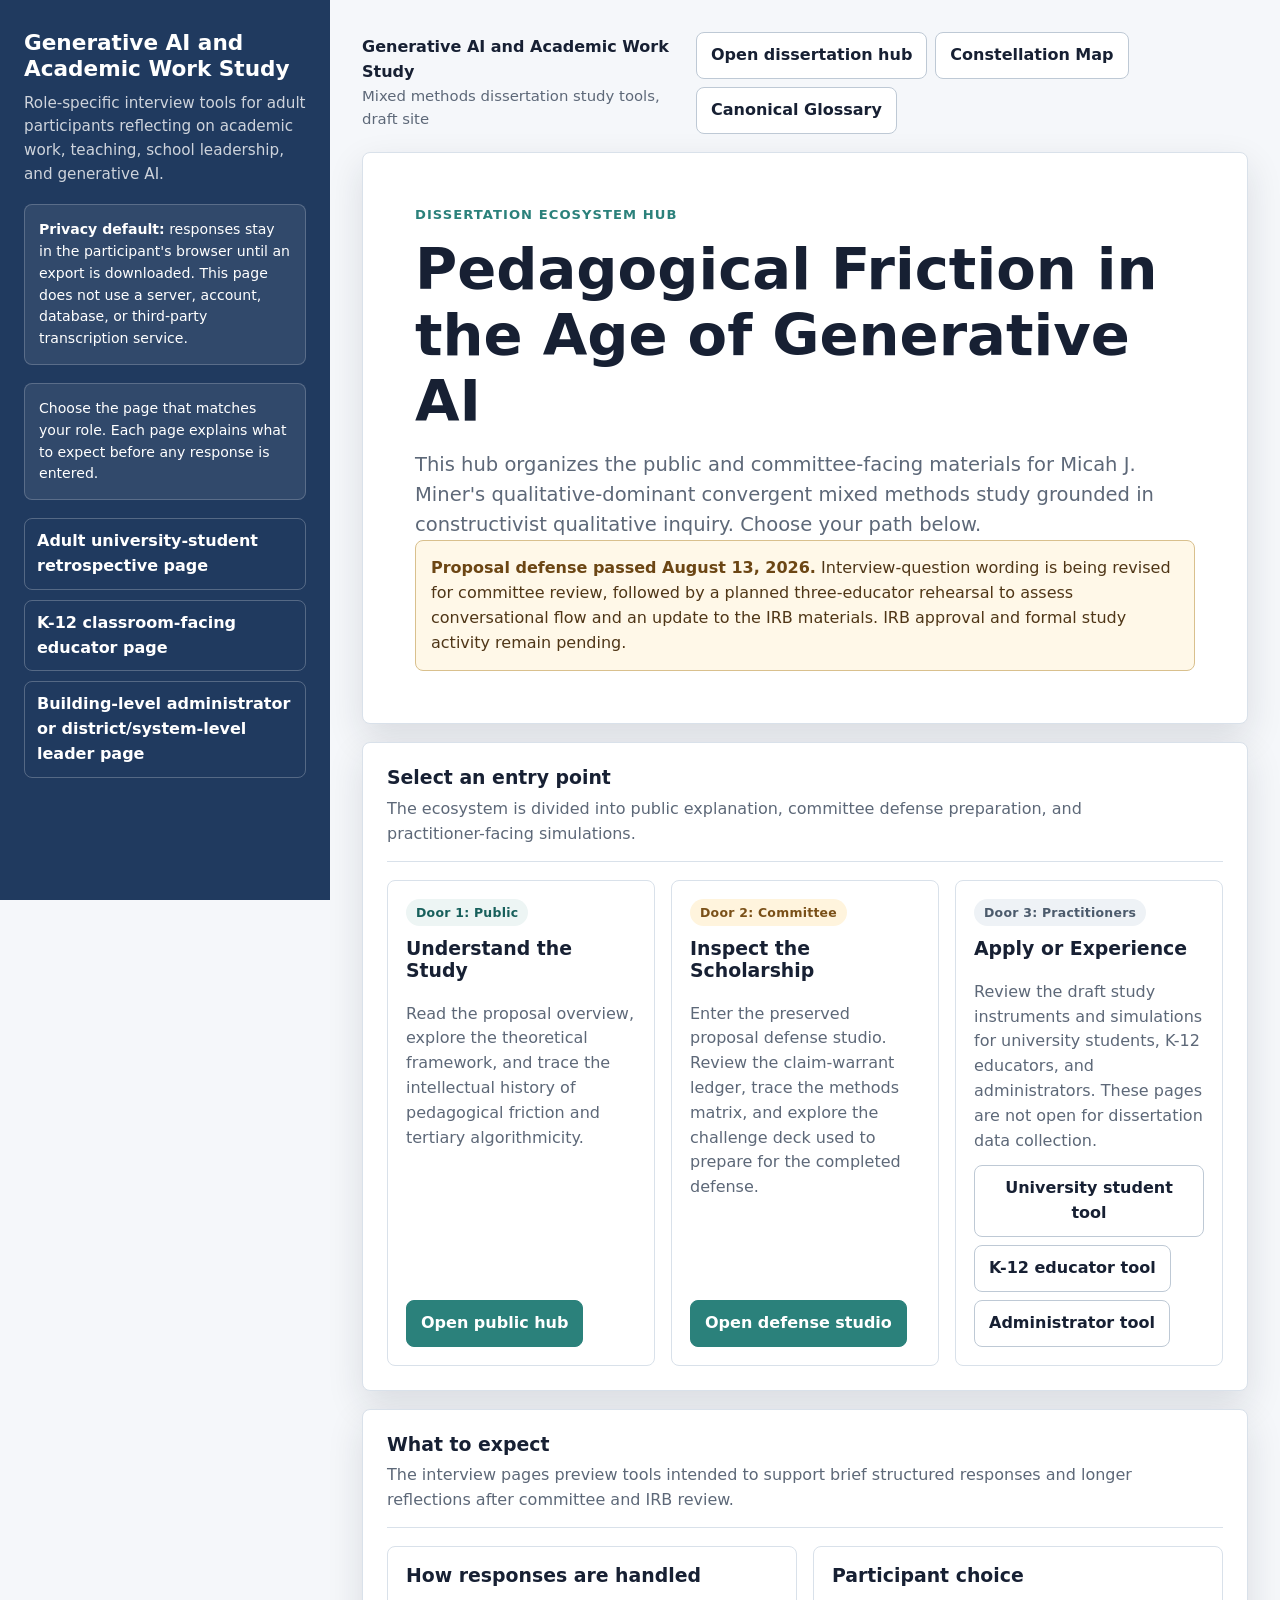
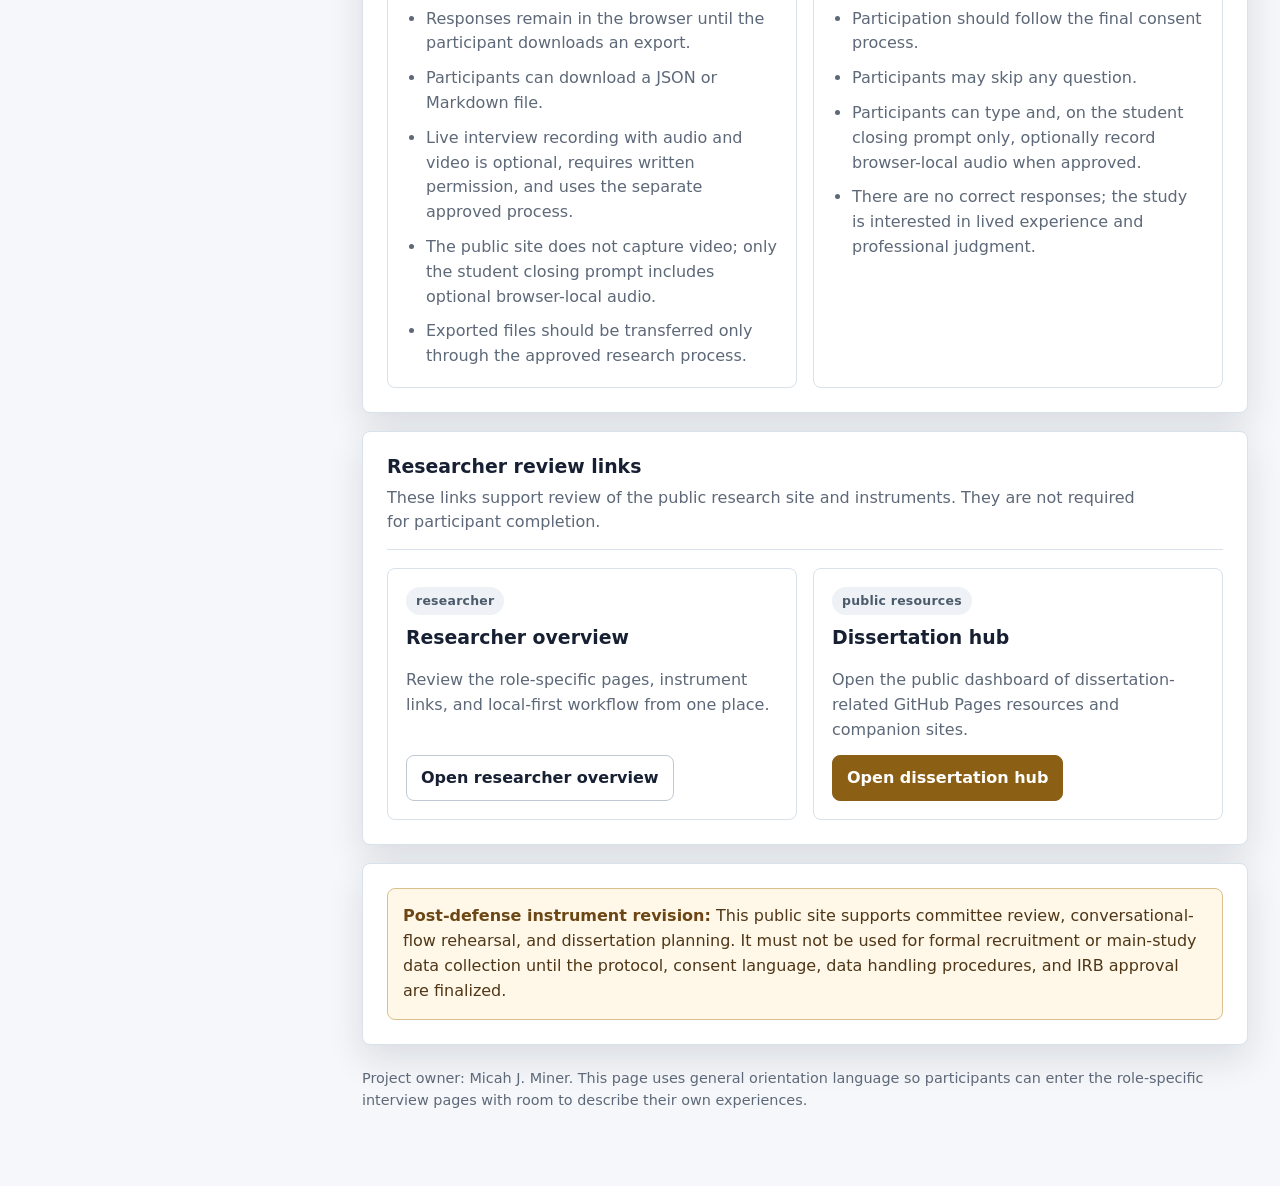
==== index.html @ 21169686 "feat(design): adopt the shared ecosystem design tokens Links the shared token layer and points this " ====
<!doctype html>
<html lang="en" data-mjm-ground="light">
<head>
  <meta charset="utf-8">
  <meta name="viewport" content="width=device-width, initial-scale=1">
  <title>Generative AI and Academic Work Study</title>
  <meta name="description" content="Neutral landing page for role-specific interview tools about generative AI and academic work.">
  <link rel="stylesheet" href="https://minerclass.github.io/tokens.css">
  <style>
    :root {
      /* Ground, ink, and rules come from the shared ecosystem tokens at
         https://minerclass.github.io/tokens.css. Each fallback is this page's
         pre-adoption value, so a failed load changes nothing. Accents stay local. */
      --ink: var(--mjm-ink, #172033);
      --muted: var(--mjm-muted, #5d6878);
      --line: var(--mjm-line, #d9e1ea);
      --paper: var(--mjm-surface, #ffffff);
      --wash: var(--mjm-bg, #f5f7fa);
      --mjm-accent: var(--mjm-teal, #2b817b);
      --navy: #203a5f;
      --teal: #2b817b;
      --gold: #b78028;
      --red: #a53e35;
      --shadow: 0 14px 36px rgba(23, 32, 51, .12);
      font-family: "Segoe UI", system-ui, -apple-system, BlinkMacSystemFont, sans-serif;
    }

    * {
      box-sizing: border-box;
    }

    a:focus-visible, button:focus-visible, [tabindex]:focus-visible { outline: 3px solid rgba(43,129,123,.6); outline-offset: 2px; }
    .skip-link { position: absolute; left: 8px; top: -52px; z-index: 60; background: var(--navy); color: #fff; padding: 10px 14px; border-radius: 8px; text-decoration: none; font-weight: 700; transition: top .15s ease; }
    .skip-link:focus { top: 8px; }
    main[tabindex="-1"] { outline: none; }

    body {
      margin: 0;
      color: var(--ink);
      background: var(--wash);
      line-height: 1.55;
    }

    a {
      color: var(--teal);
    }

    a:focus-visible {
      outline: 3px solid rgba(43, 129, 123, .35);
      outline-offset: 3px;
    }

    .shell {
      min-height: 100vh;
      display: grid;
      grid-template-columns: 330px minmax(0, 1fr);
    }

    aside {
      position: sticky;
      top: 0;
      height: 100vh;
      overflow: auto;
      padding: 30px 24px;
      color: #fff;
      background: var(--navy);
    }

    aside h1 {
      margin: 0 0 10px;
      font-size: 1.35rem;
      line-height: 1.2;
    }

    aside p {
      color: rgba(255, 255, 255, .78);
      font-size: .95rem;
      margin: 0 0 18px;
    }

    main {
      padding: 32px;
    }

    .topbar,
    .hero,
    .panel,
    .footer-note {
      max-width: 1120px;
      margin-left: auto;
      margin-right: auto;
    }

    .topbar {
      display: flex;
      align-items: center;
      justify-content: space-between;
      gap: 16px;
      margin-bottom: 18px;
    }

    .meta {
      color: var(--muted);
      font-size: .93rem;
    }

    .hero,
    .panel {
      background: var(--paper);
      border: 1px solid var(--line);
      border-radius: 8px;
      box-shadow: var(--shadow);
    }

    .hero {
      padding: clamp(28px, 5vw, 52px);
      margin-bottom: 18px;
    }

    .eyebrow {
      margin: 0 0 12px;
      color: var(--teal);
      font-size: .82rem;
      font-weight: 800;
      letter-spacing: .08em;
      text-transform: uppercase;
    }

    h2,
    h3 {
      color: var(--ink);
      line-height: 1.15;
    }

    h2 {
      margin: 0 0 14px;
      font-size: clamp(2rem, 5vw, 3.6rem);
      max-width: 820px;
    }

    h3 {
      margin: 0 0 8px;
      font-size: 1.18rem;
    }

    .lede {
      margin: 0;
      max-width: 820px;
      color: var(--muted);
      font-size: clamp(1.05rem, 2vw, 1.22rem);
    }

    .panel {
      margin-bottom: 18px;
      padding: 24px;
    }

    .panel-title {
      display: flex;
      align-items: flex-start;
      justify-content: space-between;
      gap: 16px;
      margin-bottom: 18px;
      border-bottom: 1px solid var(--line);
      padding-bottom: 14px;
    }

    .panel-title p {
      margin: 6px 0 0;
      color: var(--muted);
      max-width: 760px;
    }

    .grid {
      display: grid;
      grid-template-columns: repeat(3, minmax(0, 1fr));
      gap: 16px;
    }

    .grid.two {
      grid-template-columns: repeat(2, minmax(0, 1fr));
    }

    .card {
      display: flex;
      flex-direction: column;
      gap: 12px;
      min-height: 100%;
      border: 1px solid var(--line);
      border-radius: 8px;
      padding: 18px;
      background: #fff;
    }

    .card p {
      margin: 0;
      color: var(--muted);
    }

    .tag {
      display: inline-flex;
      align-items: center;
      width: fit-content;
      border-radius: 999px;
      padding: 4px 10px;
      color: #175f5b;
      background: #edf5f4;
      font-size: .78rem;
      font-weight: 800;
      letter-spacing: .02em;
    }

    .tag.gold {
      color: #7a5018;
      background: #fff4dd;
    }

    .tag.gray {
      color: #4c5b6c;
      background: #eef2f6;
    }

    .btn {
      display: inline-flex;
      align-items: center;
      justify-content: center;
      min-height: 42px;
      width: fit-content;
      border: 1px solid #bec9d5;
      border-radius: 8px;
      padding: 10px 14px;
      background: #fff;
      color: var(--ink);
      cursor: pointer;
      font-weight: 800;
      text-decoration: none;
    }

    .btn.primary {
      color: #fff;
      border-color: var(--teal);
      background: var(--teal);
    }

    .btn.gold {
      color: #fff;
      border-color: #8c6014;
      background: #8c6014;
    }

    .btn-row {
      display: flex;
      flex-wrap: wrap;
      gap: 10px;
      margin-top: auto;
    }

    .notice {
      border: 1px solid #d9c08d;
      border-radius: 8px;
      padding: 15px;
      color: #4f3617;
      background: #fff8e8;
    }

    .notice strong {
      color: #6c4614;
    }

    .sidebar-box {
      border: 1px solid rgba(255, 255, 255, .2);
      border-radius: 8px;
      padding: 14px;
      margin: 18px 0;
      background: rgba(255, 255, 255, .08);
      font-size: .88rem;
    }

    .side-links {
      display: grid;
      gap: 10px;
      margin-top: 18px;
    }

    .side-links a {
      color: #fff;
      border: 1px solid rgba(255, 255, 255, .24);
      border-radius: 8px;
      padding: 10px 12px;
      text-decoration: none;
      font-weight: 700;
    }

    .side-links a:hover {
      background: rgba(255, 255, 255, .1);
    }

    .list {
      display: grid;
      gap: 10px;
      margin: 0;
      padding-left: 20px;
      color: var(--muted);
    }

    .footer-note {
      color: var(--muted);
      font-size: .9rem;
      padding: 4px 0 28px;
    }

    @media (max-width: 920px) {
      .shell {
        display: block;
      }

      aside {
        position: static;
        height: auto;
      }

      main {
        padding: 18px;
      }

      .grid,
      .grid.two {
        grid-template-columns: 1fr;
      }

      .topbar,
      .panel-title {
        align-items: flex-start;
        flex-direction: column;
      }
    }
  </style>
</head>
<body>
  <a class="skip-link" href="#main">Skip to main content</a>
  <div class="shell">
    <aside>
      <h1>Generative AI and Academic Work Study</h1>
      <p>Role-specific interview tools for adult participants reflecting on academic work, teaching, school leadership, and generative AI.</p>

      <div class="sidebar-box">
        <strong>Privacy default:</strong> responses stay in the participant's browser until an export is downloaded. This page does not use a server, account, database, or third-party transcription service.
      </div>

      <div class="sidebar-box">
        Choose the page that matches your role. Each page explains what to expect before any response is entered.
      </div>

      <nav class="side-links" aria-label="Role-specific pages">
        <a href="university/">Adult university-student retrospective page</a>
        <a href="teacher.html">K-12 classroom-facing educator page</a>
        <a href="principal.html">Building-level administrator or district/system-level leader page</a>
      </nav>
    </aside>

    <main id="main" tabindex="-1">
      <div class="topbar">
        <div>
          <strong>Generative AI and Academic Work Study</strong>
          <div class="meta">Mixed methods dissertation study tools, draft site</div>
        </div>
        <div style="display: flex; gap: .5rem; flex-wrap: wrap;">
          <a class="btn" href="dissertation-sites/">Open dissertation hub</a>
          <a class="btn" href="dissertation-sites/constellation.html">Constellation Map</a>
          <a class="btn" href="dissertation-sites/glossary.html">Canonical Glossary</a>
        </div>
      </div>

      <section class="hero" aria-labelledby="study-title">
        <p class="eyebrow">Dissertation Ecosystem Hub</p>
        <h2 id="study-title">Pedagogical Friction in the Age of Generative AI</h2>
        <p class="lede">
          This hub organizes the public and committee-facing materials for Micah J. Miner's qualitative-dominant convergent mixed methods study grounded in constructivist qualitative inquiry. Choose your path below.
        </p>
        <div class="notice" role="status" aria-label="Current dissertation milestone">
          <strong>Proposal defense passed August 13, 2026.</strong> Interview-question wording is being revised for committee review, followed by a planned three-educator rehearsal to assess conversational flow and an update to the IRB materials. IRB approval and formal study activity remain pending.
        </div>
      </section>

      <section class="panel" aria-labelledby="three-doors">
        <div class="panel-title">
          <div>
            <h3 id="three-doors">Select an entry point</h3>
            <p>The ecosystem is divided into public explanation, committee defense preparation, and practitioner-facing simulations.</p>
          </div>
        </div>

        <div class="grid">
          <article class="card">
            <span class="tag">Door 1: Public</span>
            <h3>Understand the Study</h3>
            <p>Read the proposal overview, explore the theoretical framework, and trace the intellectual history of pedagogical friction and tertiary algorithmicity.</p>
            <div class="btn-row">
              <a class="btn primary" href="dissertation-sites/">Open public hub</a>
            </div>
          </article>

          <article class="card">
            <span class="tag gold">Door 2: Committee</span>
            <h3>Inspect the Scholarship</h3>
            <p>Enter the preserved proposal defense studio. Review the claim-warrant ledger, trace the methods matrix, and explore the challenge deck used to prepare for the completed defense.</p>
            <div class="btn-row">
              <a class="btn primary" href="https://minerclass.github.io/diss-proposal-defense/">Open defense studio</a>
            </div>
          </article>

          <article class="card">
            <span class="tag gray">Door 3: Practitioners</span>
            <h3>Apply or Experience</h3>
            <p>Review the draft study instruments and simulations for university students, K-12 educators, and administrators. These pages are not open for dissertation data collection.</p>
            <div class="btn-row" style="flex-direction: column; align-items: stretch; gap: 8px;">
              <a class="btn" href="university/" style="text-align: center;">University student tool</a>
              <a class="btn" href="teacher.html" style="text-align: center;">K-12 educator tool</a>
              <a class="btn" href="principal.html" style="text-align: center;">Administrator tool</a>
            </div>
          </article>
        </div>
      </section>

      <section class="panel" aria-labelledby="what-to-expect">
        <div class="panel-title">
          <div>
            <h3 id="what-to-expect">What to expect</h3>
            <p>The interview pages preview tools intended to support brief structured responses and longer reflections after committee and IRB review.</p>
          </div>
        </div>

        <div class="grid two">
          <div class="card">
            <h3>How responses are handled</h3>
            <ul class="list">
              <li>Responses remain in the browser until the participant downloads an export.</li>
              <li>Participants can download a JSON or Markdown file.</li>
              <li>Live interview recording with audio and video is optional, requires written permission, and uses the separate approved process.</li>
              <li>The public site does not capture video; only the student closing prompt includes optional browser-local audio.</li>
              <li>Exported files should be transferred only through the approved research process.</li>
            </ul>
          </div>

          <div class="card">
            <h3>Participant choice</h3>
            <ul class="list">
              <li>Participation should follow the final consent process.</li>
              <li>Participants may skip any question.</li>
              <li>Participants can type and, on the student closing prompt only, optionally record browser-local audio when approved.</li>
              <li>There are no correct responses; the study is interested in lived experience and professional judgment.</li>
            </ul>
          </div>
        </div>
      </section>

      <section class="panel" aria-labelledby="researcher-links">
        <div class="panel-title">
          <div>
            <h3 id="researcher-links">Researcher review links</h3>
            <p>These links support review of the public research site and instruments. They are not required for participant completion.</p>
          </div>
        </div>

        <div class="grid two">
          <article class="card">
            <span class="tag gray">researcher</span>
            <h3>Researcher overview</h3>
            <p>Review the role-specific pages, instrument links, and local-first workflow from one place.</p>
            <div class="btn-row">
              <a class="btn" href="researcher/">Open researcher overview</a>
            </div>
          </article>

          <article class="card">
            <span class="tag gray">public resources</span>
            <h3>Dissertation hub</h3>
            <p>Open the public dashboard of dissertation-related GitHub Pages resources and companion sites.</p>
            <div class="btn-row">
              <a class="btn gold" href="dissertation-sites/">Open dissertation hub</a>
            </div>
          </article>
        </div>
      </section>

      <section class="panel" aria-labelledby="draft-status">
        <div class="notice">
          <strong id="draft-status">Post-defense instrument revision:</strong> This public site supports committee review, conversational-flow rehearsal, and dissertation planning. It must not be used for formal recruitment or main-study data collection until the protocol, consent language, data handling procedures, and IRB approval are finalized.
        </div>
      </section>

      <p class="footer-note">
        Project owner: Micah J. Miner. This page uses general orientation language so participants can enter the role-specific interview pages with room to describe their own experiences.
      </p>
    </main>
  </div>
</body>
</html>
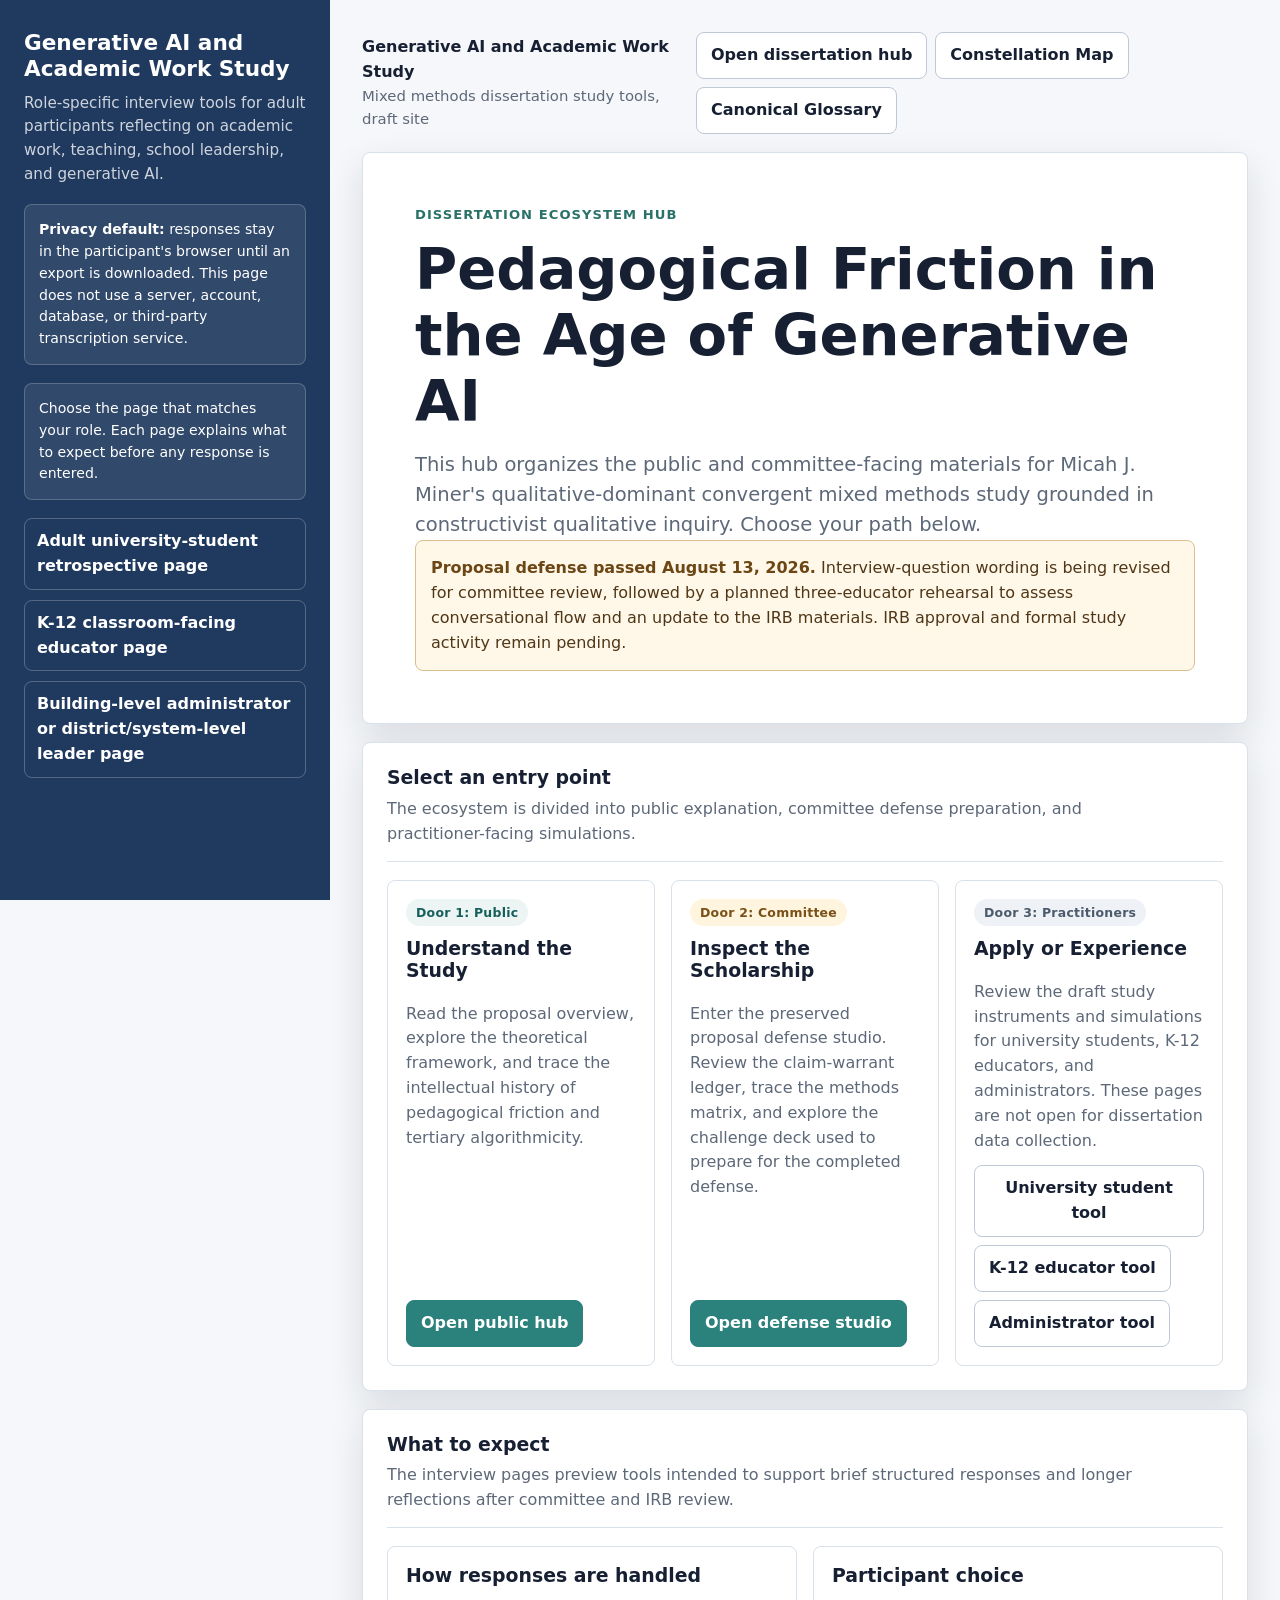
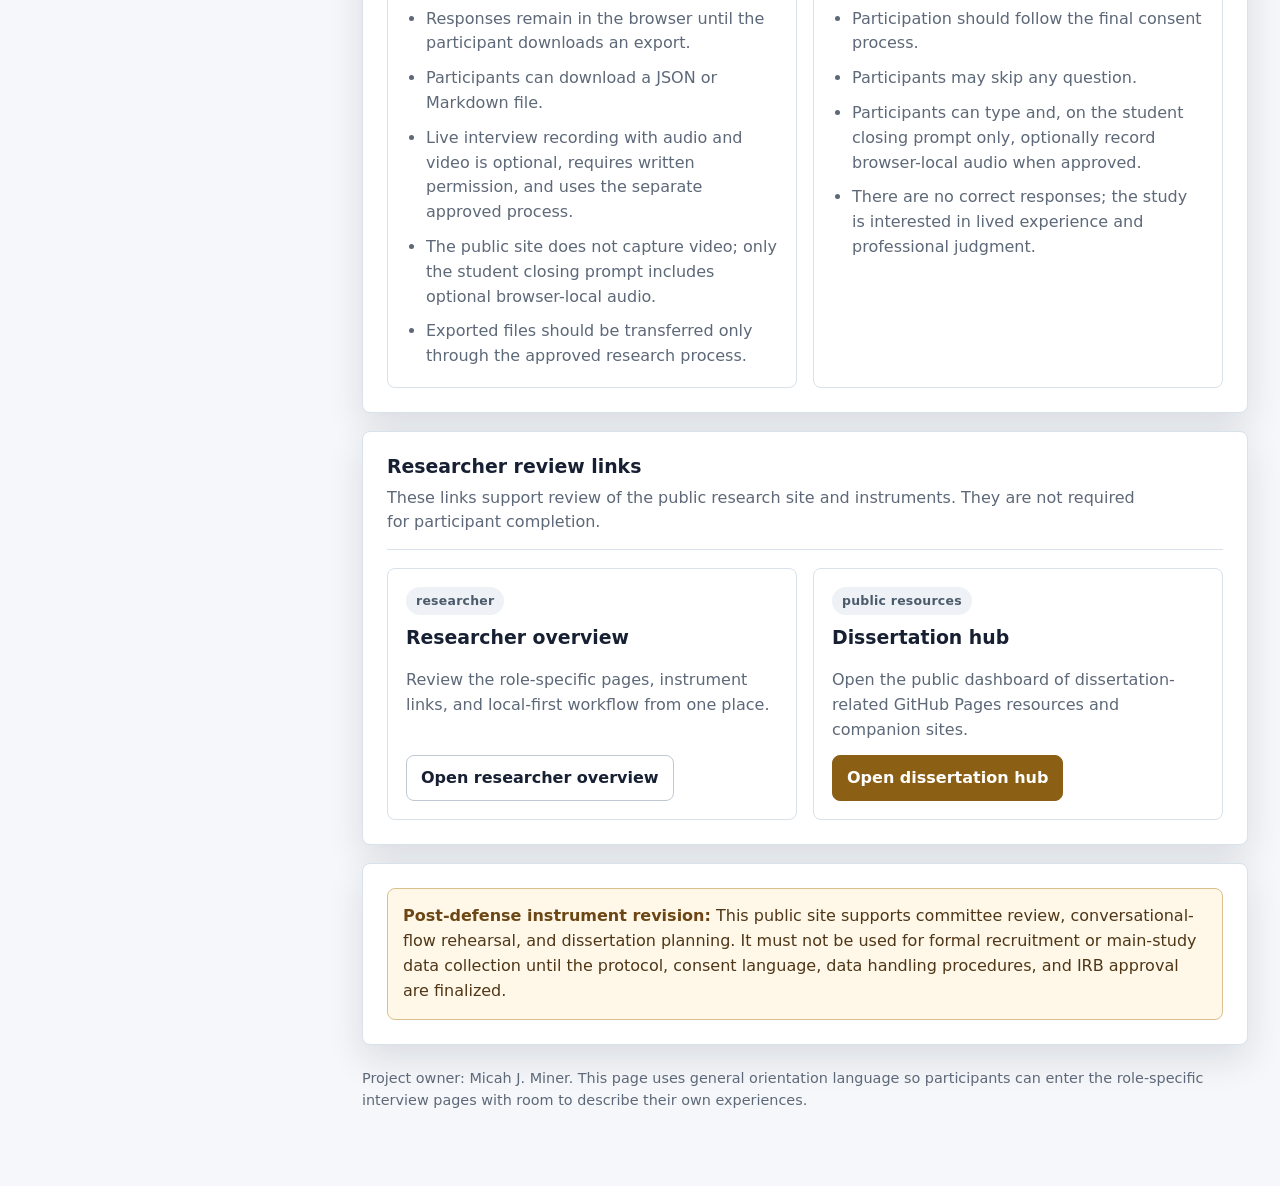
==== commit 2f6d16b9: "fix(a11y): restore AA contrast after the token adoption CI caught a contrast regression that local r" ====
--- a/index.html
+++ b/index.html
@@ -17,6 +17,12 @@
       --paper: var(--mjm-surface, #ffffff);
       --wash: var(--mjm-bg, #f5f7fa);
       --mjm-accent: var(--mjm-teal, #2b817b);
+      /* Text-safe teal. The vivid --teal above stays on the primary button, where
+         it is a background behind white text. As link and label TEXT it measured
+         4.46 against the warmed card surface, just under the 4.5 AA threshold, so
+         text uses the paper-ground ink from the token layer instead: 5.45 on the
+         card surface and 4.96 on the page ground. */
+      --teal-text: var(--mjm-teal-ink, #2a7268);
       --navy: #203a5f;
       --teal: #2b817b;
       --gold: #b78028;
@@ -42,7 +48,7 @@
     }
 
     a {
-      color: var(--teal);
+      color: var(--teal-text);
     }
 
     a:focus-visible {
@@ -119,7 +125,7 @@
 
     .eyebrow {
       margin: 0 0 12px;
-      color: var(--teal);
+      color: var(--teal-text);
       font-size: .82rem;
       font-weight: 800;
       letter-spacing: .08em;
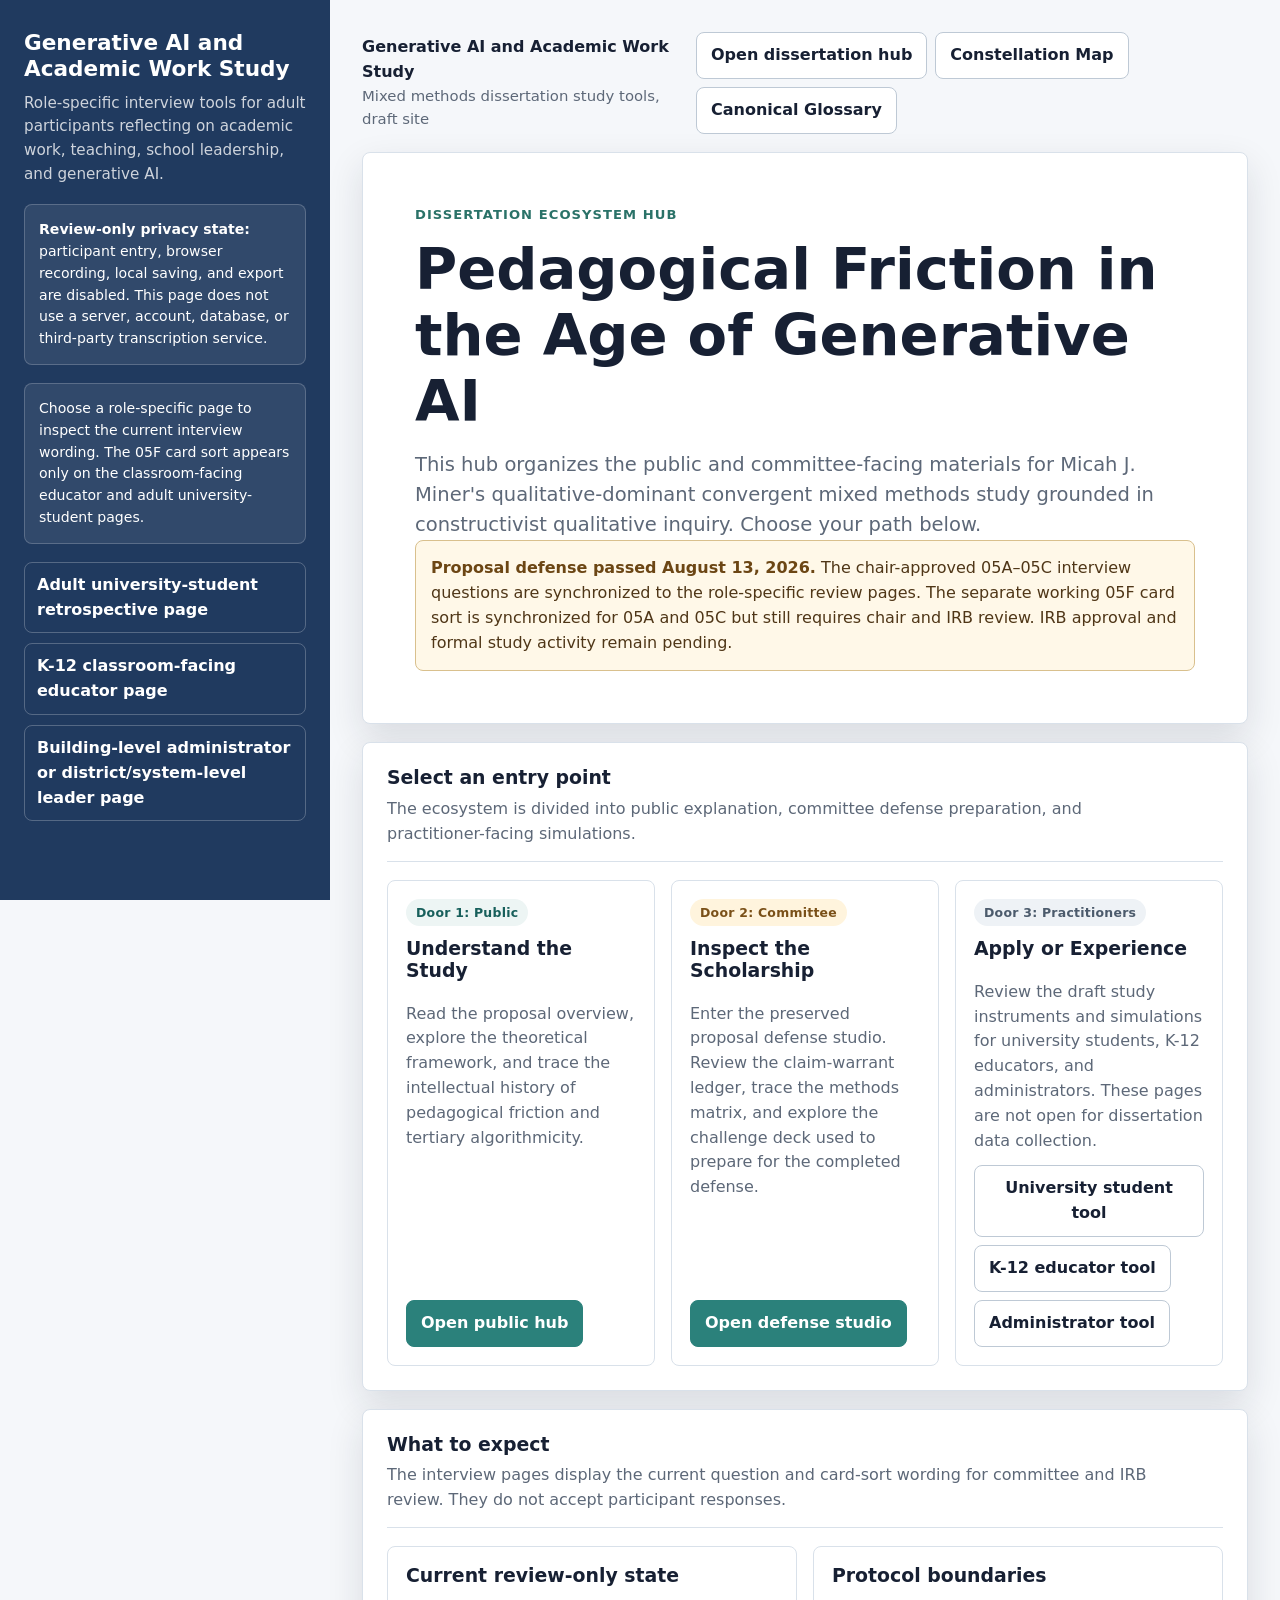
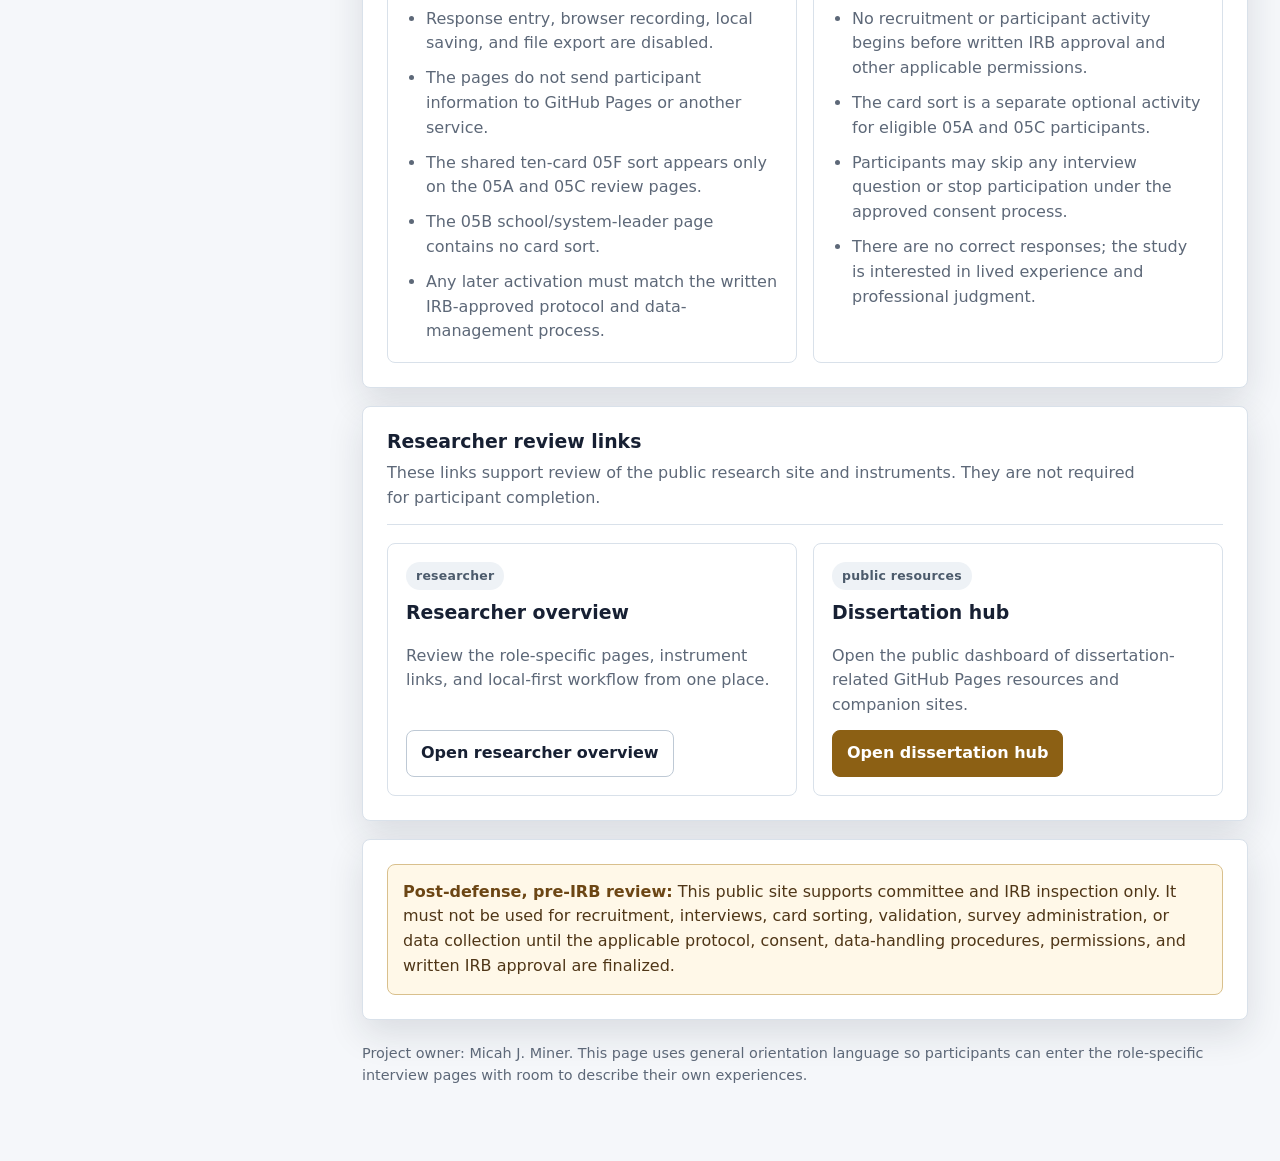
==== commit e30ddbd9: "Complete public 05F card-sort alignment" ====
--- a/index.html
+++ b/index.html
@@ -350,11 +350,11 @@
       <p>Role-specific interview tools for adult participants reflecting on academic work, teaching, school leadership, and generative AI.</p>
 
       <div class="sidebar-box">
-        <strong>Privacy default:</strong> responses stay in the participant's browser until an export is downloaded. This page does not use a server, account, database, or third-party transcription service.
+        <strong>Review-only privacy state:</strong> participant entry, browser recording, local saving, and export are disabled. This page does not use a server, account, database, or third-party transcription service.
       </div>
 
       <div class="sidebar-box">
-        Choose the page that matches your role. Each page explains what to expect before any response is entered.
+        Choose a role-specific page to inspect the current interview wording. The 05F card sort appears only on the classroom-facing educator and adult university-student pages.
       </div>
 
       <nav class="side-links" aria-label="Role-specific pages">
@@ -384,7 +384,7 @@
           This hub organizes the public and committee-facing materials for Micah J. Miner's qualitative-dominant convergent mixed methods study grounded in constructivist qualitative inquiry. Choose your path below.
         </p>
         <div class="notice" role="status" aria-label="Current dissertation milestone">
-          <strong>Proposal defense passed August 13, 2026.</strong> Interview-question wording is being revised for committee review, followed by a planned three-educator rehearsal to assess conversational flow and an update to the IRB materials. IRB approval and formal study activity remain pending.
+          <strong>Proposal defense passed August 13, 2026.</strong> The chair-approved 05A–05C interview questions are synchronized to the role-specific review pages. The separate working 05F card sort is synchronized for 05A and 05C but still requires chair and IRB review. IRB approval and formal study activity remain pending.
         </div>
       </section>
 
@@ -432,28 +432,28 @@
         <div class="panel-title">
           <div>
             <h3 id="what-to-expect">What to expect</h3>
-            <p>The interview pages preview tools intended to support brief structured responses and longer reflections after committee and IRB review.</p>
+            <p>The interview pages display the current question and card-sort wording for committee and IRB review. They do not accept participant responses.</p>
           </div>
         </div>
 
         <div class="grid two">
           <div class="card">
-            <h3>How responses are handled</h3>
+            <h3>Current review-only state</h3>
             <ul class="list">
-              <li>Responses remain in the browser until the participant downloads an export.</li>
-              <li>Participants can download a JSON or Markdown file.</li>
-              <li>Live interview recording with audio and video is optional, requires written permission, and uses the separate approved process.</li>
-              <li>The public site does not capture video; only the student closing prompt includes optional browser-local audio.</li>
-              <li>Exported files should be transferred only through the approved research process.</li>
+              <li>Response entry, browser recording, local saving, and file export are disabled.</li>
+              <li>The pages do not send participant information to GitHub Pages or another service.</li>
+              <li>The shared ten-card 05F sort appears only on the 05A and 05C review pages.</li>
+              <li>The 05B school/system-leader page contains no card sort.</li>
+              <li>Any later activation must match the written IRB-approved protocol and data-management process.</li>
             </ul>
           </div>
 
           <div class="card">
-            <h3>Participant choice</h3>
+            <h3>Protocol boundaries</h3>
             <ul class="list">
-              <li>Participation should follow the final consent process.</li>
-              <li>Participants may skip any question.</li>
-              <li>Participants can type and, on the student closing prompt only, optionally record browser-local audio when approved.</li>
+              <li>No recruitment or participant activity begins before written IRB approval and other applicable permissions.</li>
+              <li>The card sort is a separate optional activity for eligible 05A and 05C participants.</li>
+              <li>Participants may skip any interview question or stop participation under the approved consent process.</li>
               <li>There are no correct responses; the study is interested in lived experience and professional judgment.</li>
             </ul>
           </div>
@@ -491,7 +491,7 @@
 
       <section class="panel" aria-labelledby="draft-status">
         <div class="notice">
-          <strong id="draft-status">Post-defense instrument revision:</strong> This public site supports committee review, conversational-flow rehearsal, and dissertation planning. It must not be used for formal recruitment or main-study data collection until the protocol, consent language, data handling procedures, and IRB approval are finalized.
+          <strong id="draft-status">Post-defense, pre-IRB review:</strong> This public site supports committee and IRB inspection only. It must not be used for recruitment, interviews, card sorting, validation, survey administration, or data collection until the applicable protocol, consent, data-handling procedures, permissions, and written IRB approval are finalized.
         </div>
       </section>
 
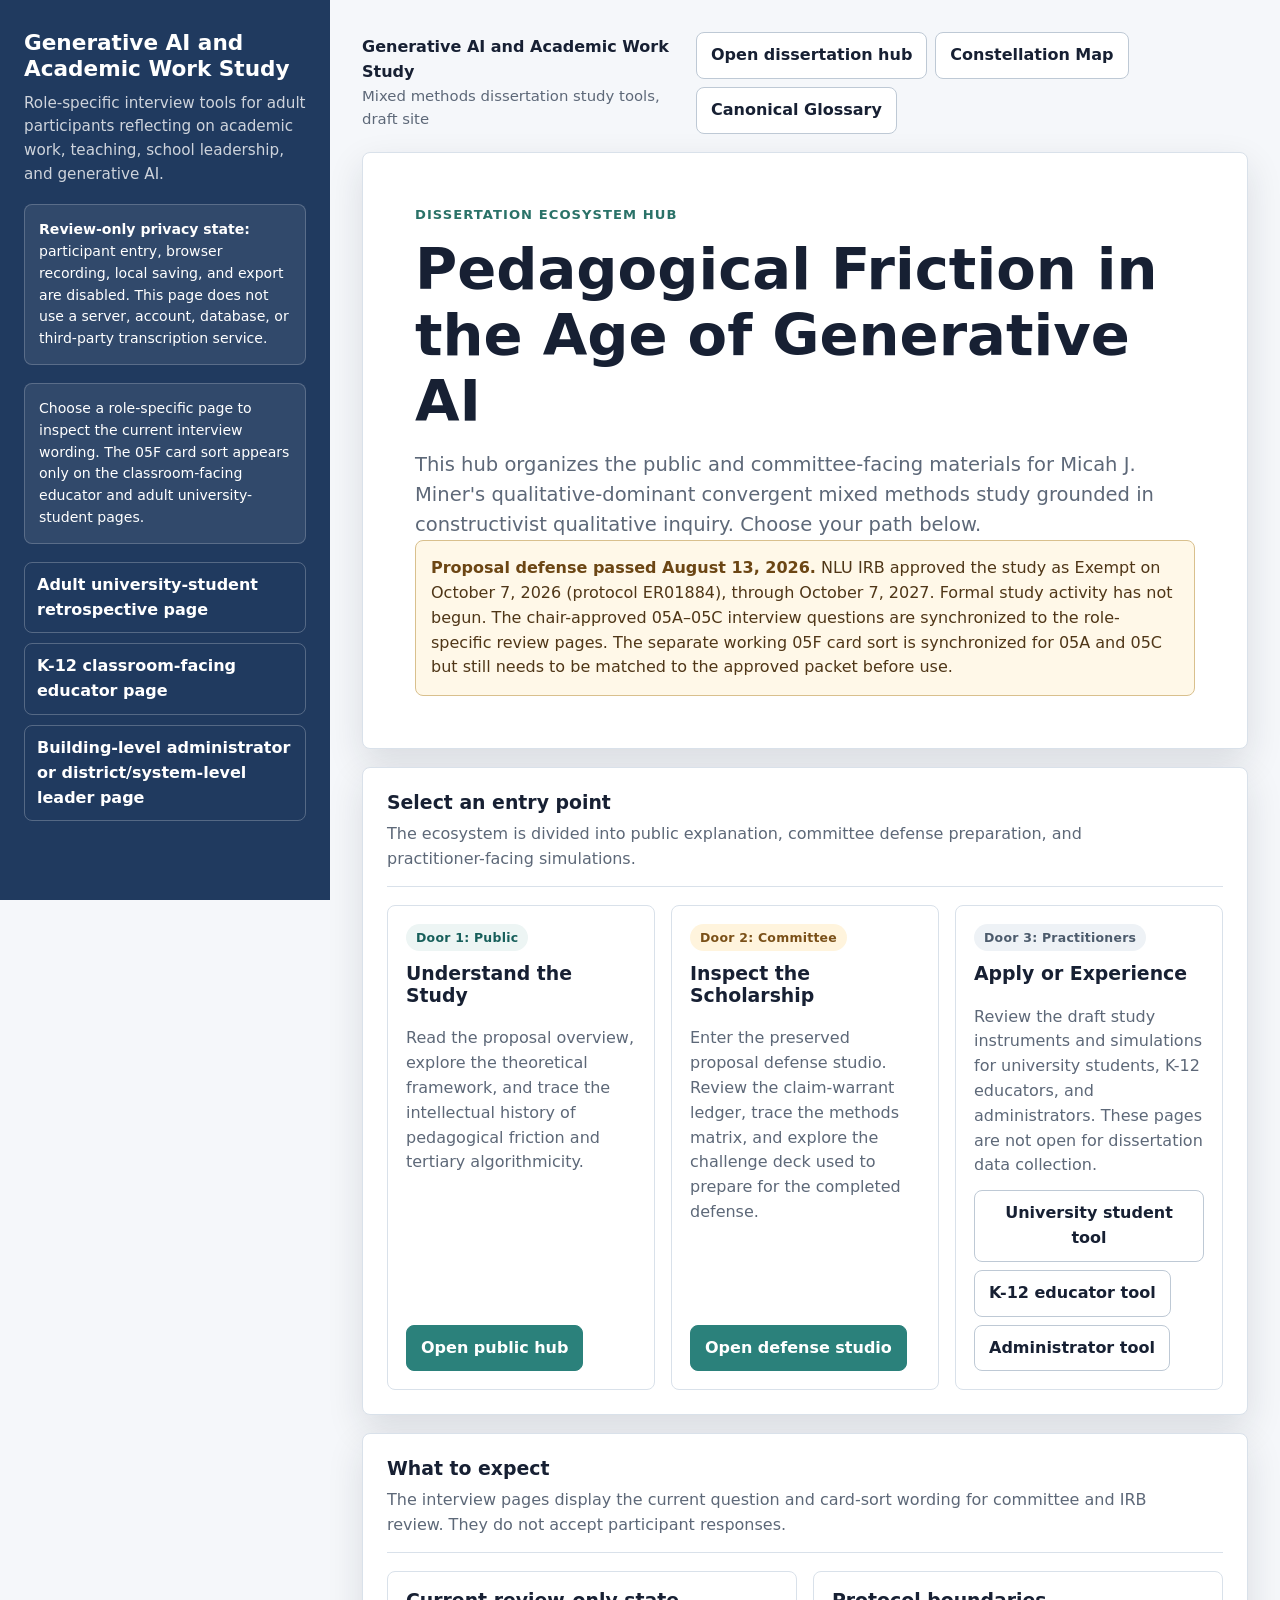
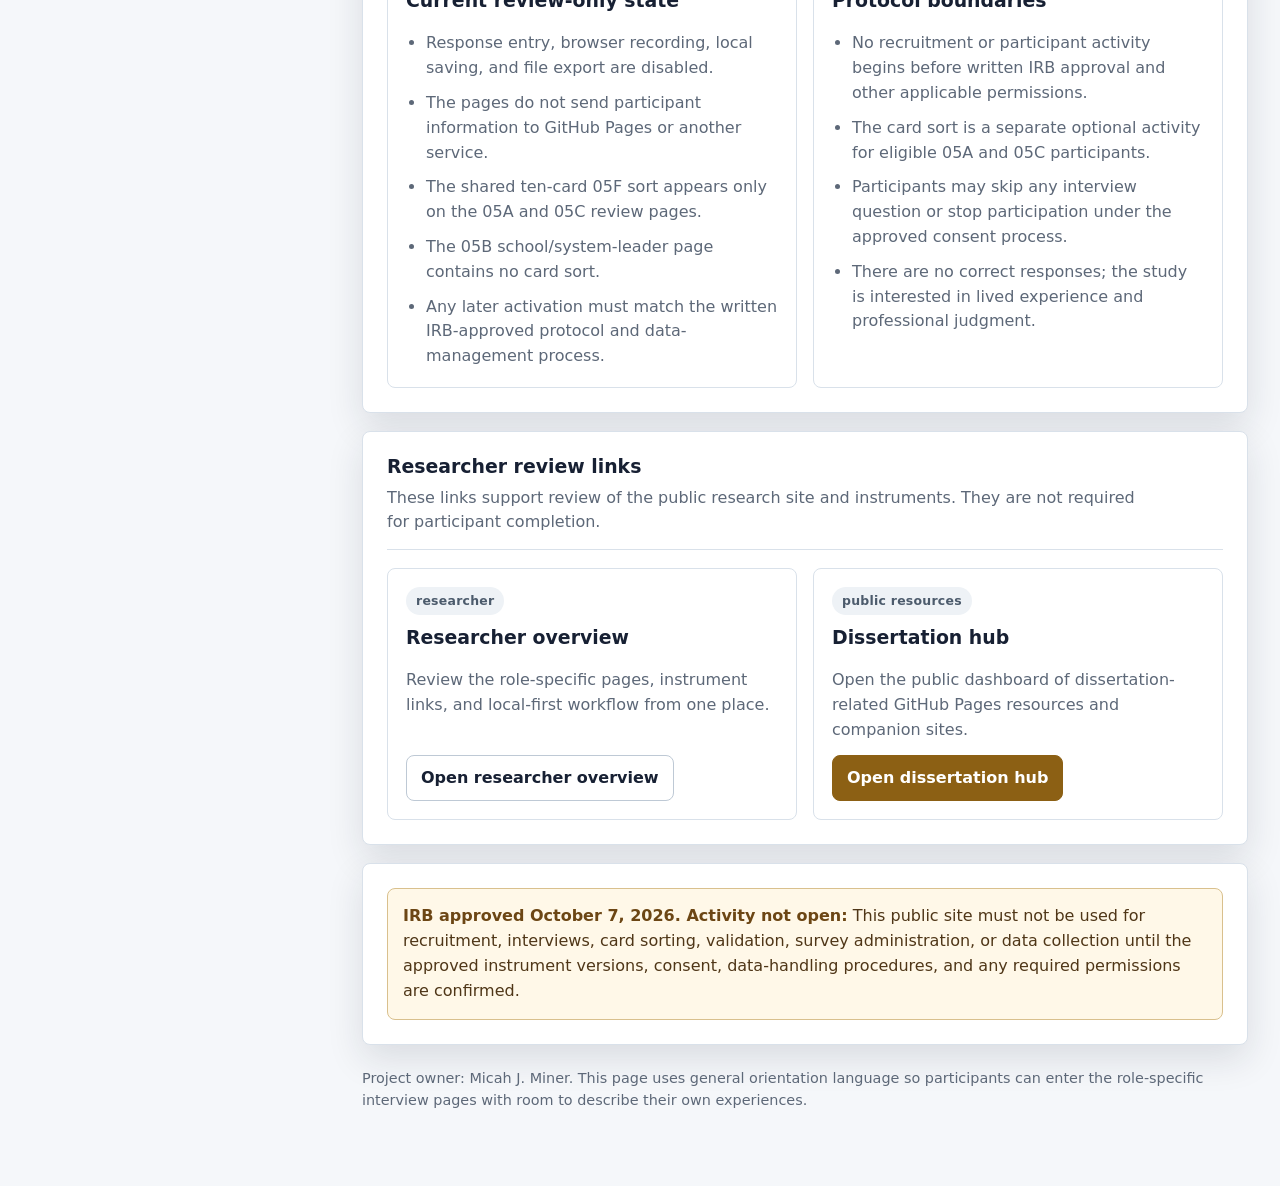
==== commit 8e7e8167: "Record exempt approval and keep the public instruments closed. The October 7 letter does not name in" ====
--- a/index.html
+++ b/index.html
@@ -384,7 +384,7 @@
           This hub organizes the public and committee-facing materials for Micah J. Miner's qualitative-dominant convergent mixed methods study grounded in constructivist qualitative inquiry. Choose your path below.
         </p>
         <div class="notice" role="status" aria-label="Current dissertation milestone">
-          <strong>Proposal defense passed August 13, 2026.</strong> The chair-approved 05A–05C interview questions are synchronized to the role-specific review pages. The separate working 05F card sort is synchronized for 05A and 05C but still requires chair and IRB review. IRB approval and formal study activity remain pending.
+          <strong>Proposal defense passed August 13, 2026.</strong> NLU IRB approved the study as Exempt on October 7, 2026 (protocol ER01884), through October 7, 2027. Formal study activity has not begun. The chair-approved 05A–05C interview questions are synchronized to the role-specific review pages. The separate working 05F card sort is synchronized for 05A and 05C but still needs to be matched to the approved packet before use.
         </div>
       </section>
 
@@ -491,7 +491,7 @@
 
       <section class="panel" aria-labelledby="draft-status">
         <div class="notice">
-          <strong id="draft-status">Post-defense, pre-IRB review:</strong> This public site supports committee and IRB inspection only. It must not be used for recruitment, interviews, card sorting, validation, survey administration, or data collection until the applicable protocol, consent, data-handling procedures, permissions, and written IRB approval are finalized.
+          <strong id="draft-status">IRB approved October 7, 2026. Activity not open:</strong> This public site must not be used for recruitment, interviews, card sorting, validation, survey administration, or data collection until the approved instrument versions, consent, data-handling procedures, and any required permissions are confirmed.
         </div>
       </section>
 
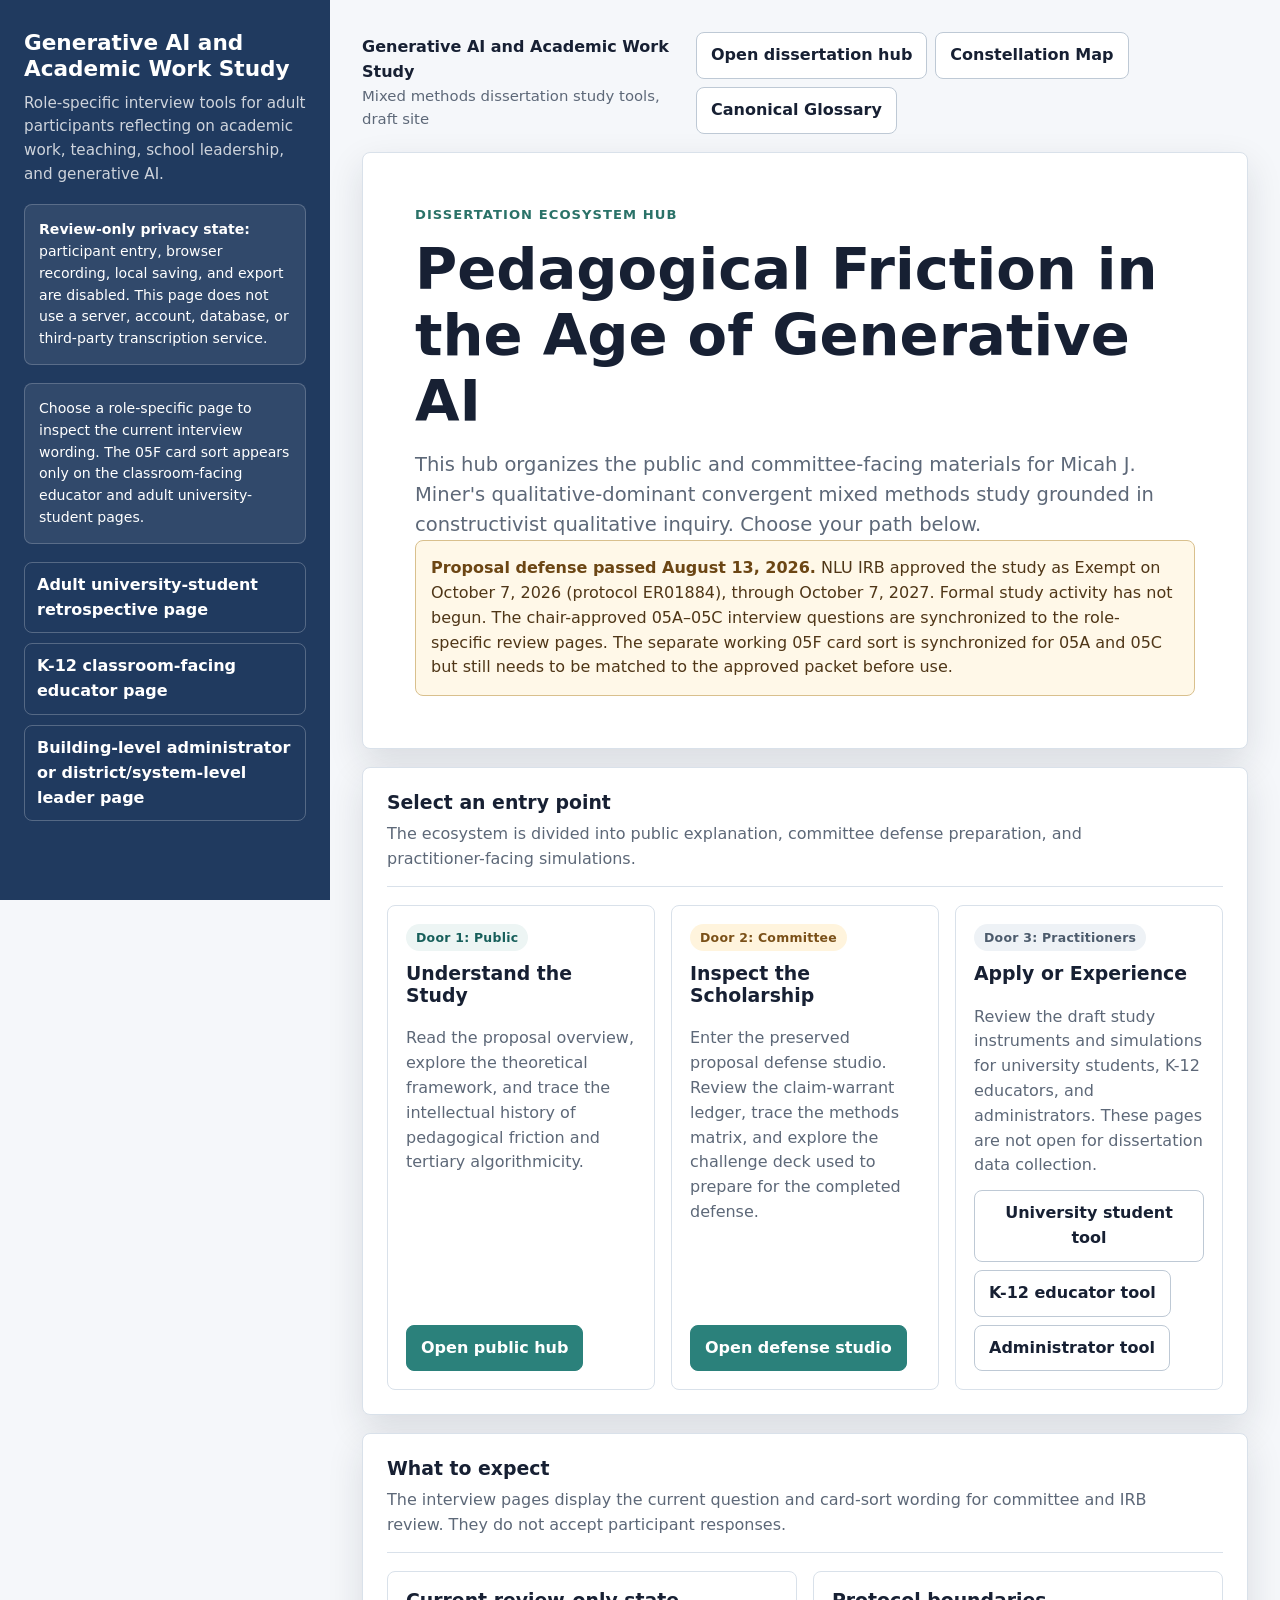
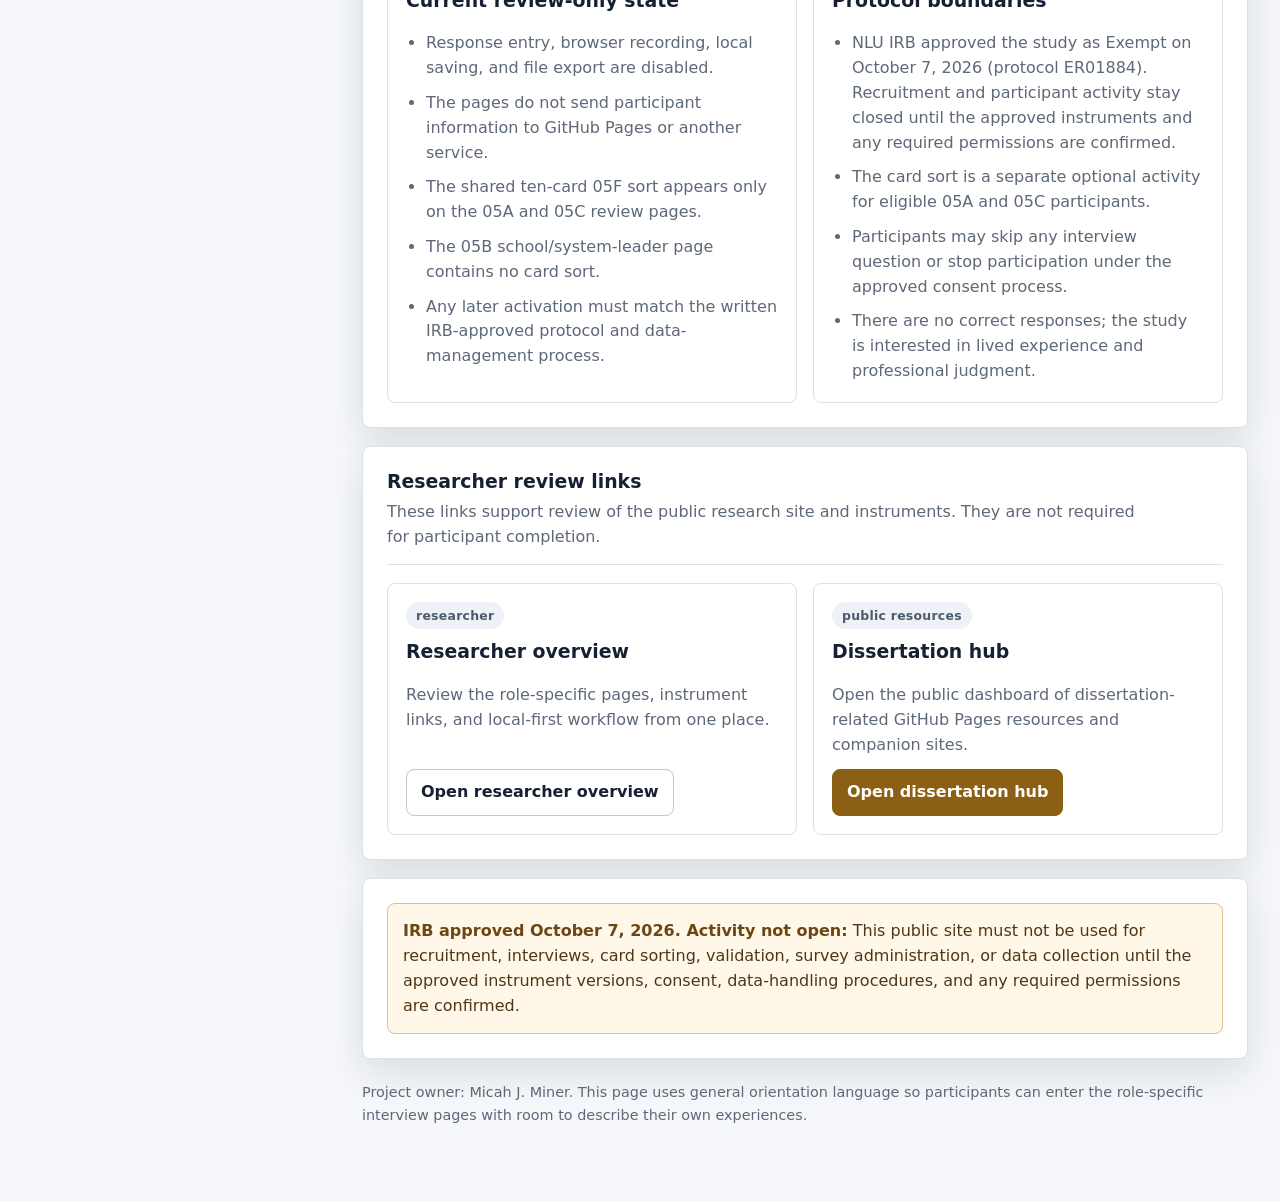
==== commit 7058c177: "Align the remaining public gates with exempt approval. Recruitment and response collection stay clos" ====
--- a/index.html
+++ b/index.html
@@ -451,7 +451,7 @@
           <div class="card">
             <h3>Protocol boundaries</h3>
             <ul class="list">
-              <li>No recruitment or participant activity begins before written IRB approval and other applicable permissions.</li>
+              <li>NLU IRB approved the study as Exempt on October 7, 2026 (protocol ER01884). Recruitment and participant activity stay closed until the approved instruments and any required permissions are confirmed.</li>
               <li>The card sort is a separate optional activity for eligible 05A and 05C participants.</li>
               <li>Participants may skip any interview question or stop participation under the approved consent process.</li>
               <li>There are no correct responses; the study is interested in lived experience and professional judgment.</li>
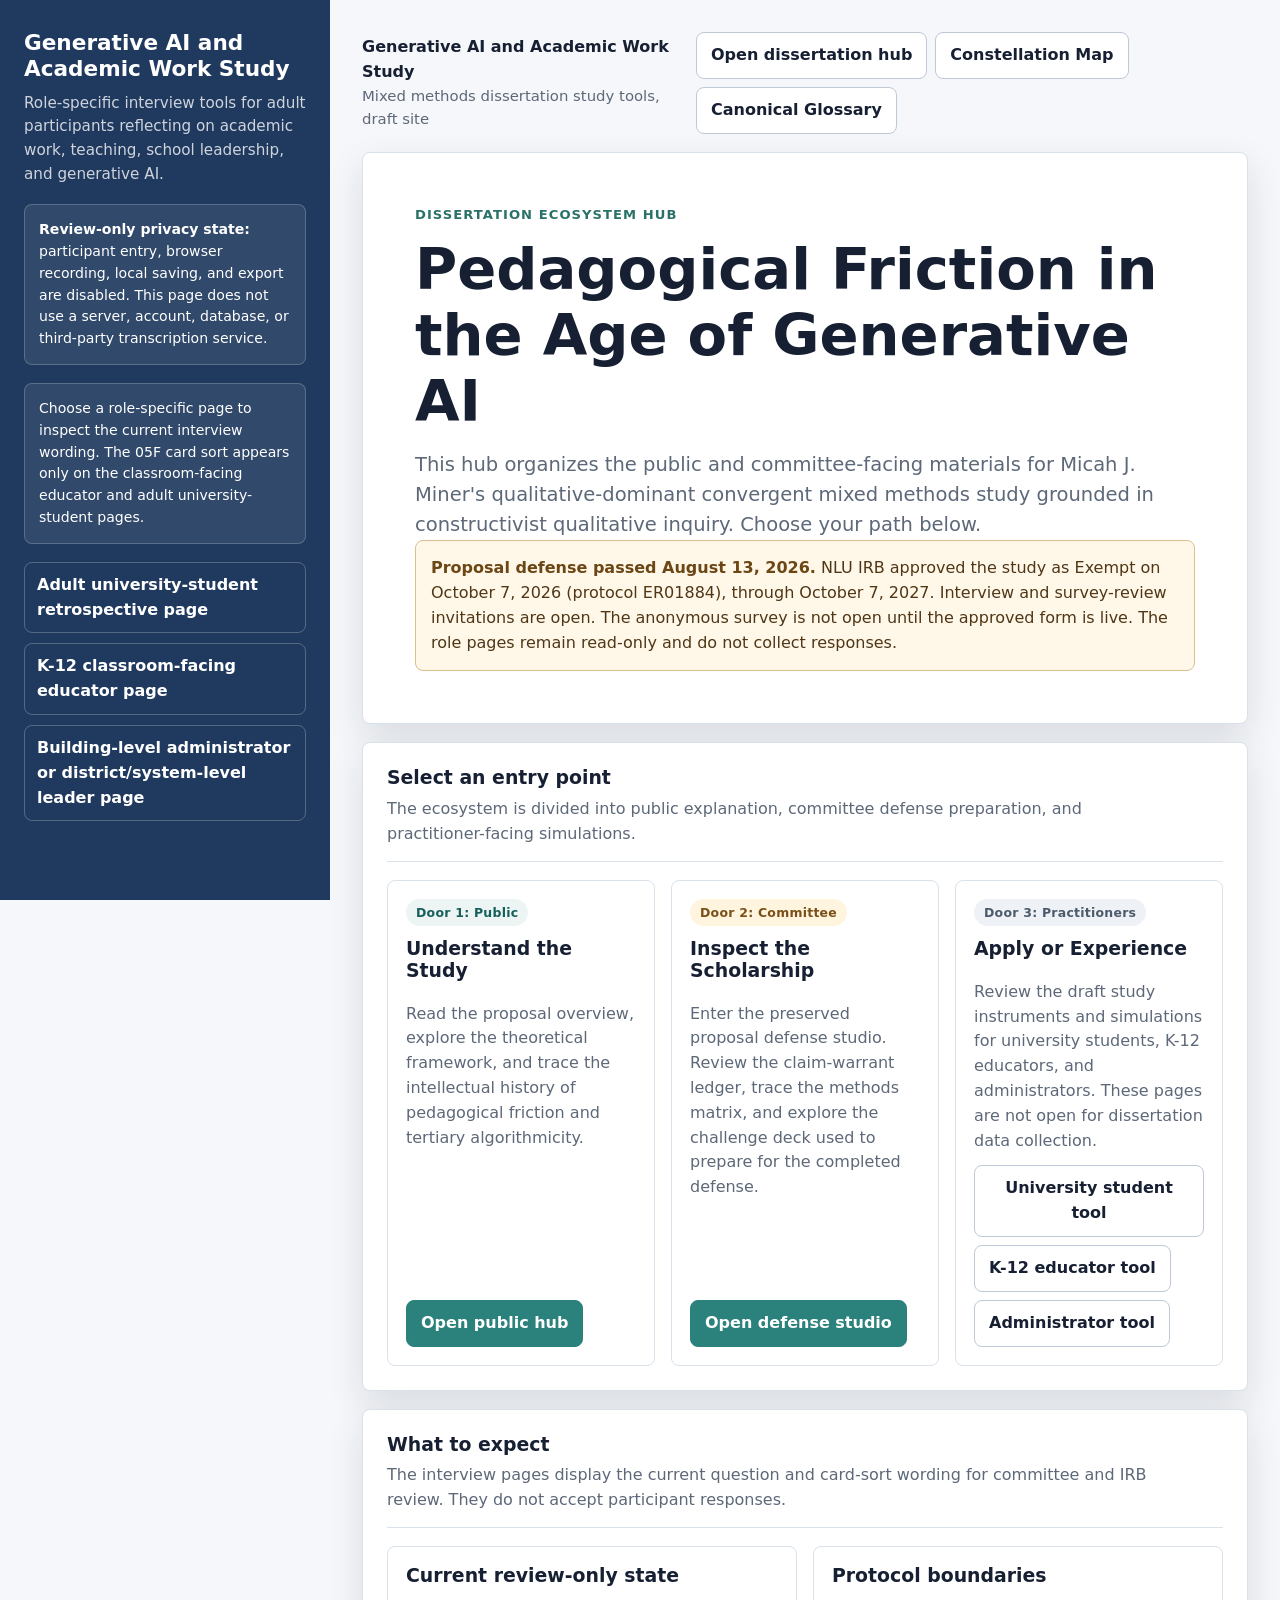
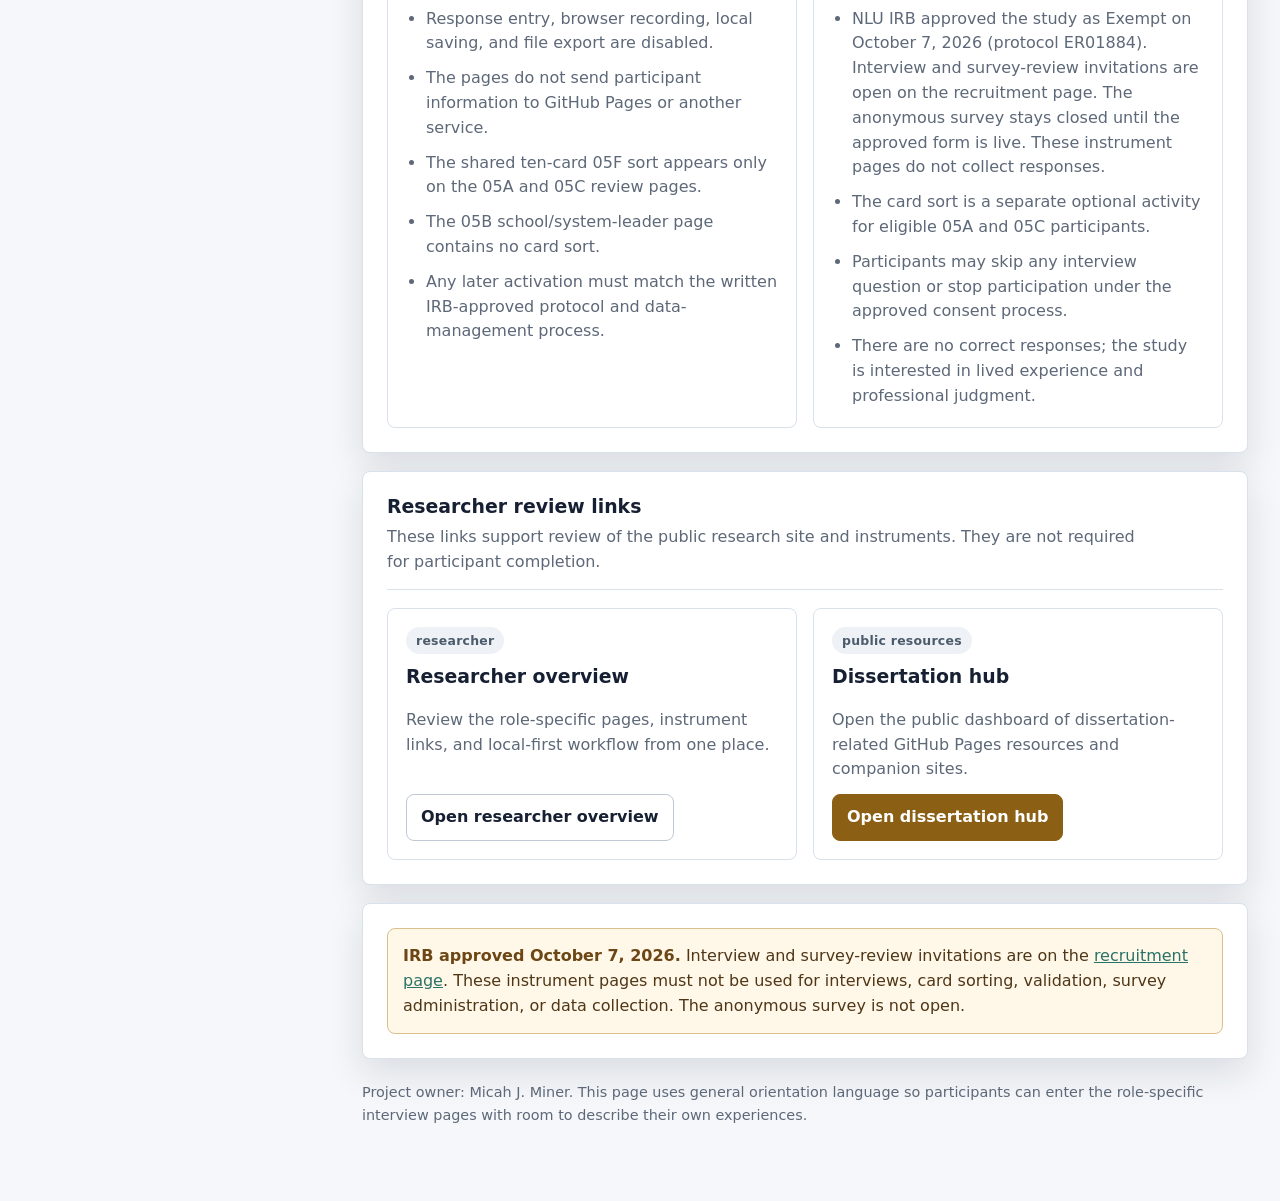
==== commit 987a962b: "Open the approved interview invitations and keep the survey closed. The recruitment page now uses th" ====
--- a/index.html
+++ b/index.html
@@ -384,7 +384,7 @@
           This hub organizes the public and committee-facing materials for Micah J. Miner's qualitative-dominant convergent mixed methods study grounded in constructivist qualitative inquiry. Choose your path below.
         </p>
         <div class="notice" role="status" aria-label="Current dissertation milestone">
-          <strong>Proposal defense passed August 13, 2026.</strong> NLU IRB approved the study as Exempt on October 7, 2026 (protocol ER01884), through October 7, 2027. Formal study activity has not begun. The chair-approved 05A–05C interview questions are synchronized to the role-specific review pages. The separate working 05F card sort is synchronized for 05A and 05C but still needs to be matched to the approved packet before use.
+          <strong>Proposal defense passed August 13, 2026.</strong> NLU IRB approved the study as Exempt on October 7, 2026 (protocol ER01884), through October 7, 2027. Interview and survey-review invitations are open. The anonymous survey is not open until the approved form is live. The role pages remain read-only and do not collect responses.
         </div>
       </section>
 
@@ -451,7 +451,7 @@
           <div class="card">
             <h3>Protocol boundaries</h3>
             <ul class="list">
-              <li>NLU IRB approved the study as Exempt on October 7, 2026 (protocol ER01884). Recruitment and participant activity stay closed until the approved instruments and any required permissions are confirmed.</li>
+              <li>NLU IRB approved the study as Exempt on October 7, 2026 (protocol ER01884). Interview and survey-review invitations are open on the recruitment page. The anonymous survey stays closed until the approved form is live. These instrument pages do not collect responses.</li>
               <li>The card sort is a separate optional activity for eligible 05A and 05C participants.</li>
               <li>Participants may skip any interview question or stop participation under the approved consent process.</li>
               <li>There are no correct responses; the study is interested in lived experience and professional judgment.</li>
@@ -491,7 +491,7 @@
 
       <section class="panel" aria-labelledby="draft-status">
         <div class="notice">
-          <strong id="draft-status">IRB approved October 7, 2026. Activity not open:</strong> This public site must not be used for recruitment, interviews, card sorting, validation, survey administration, or data collection until the approved instrument versions, consent, data-handling procedures, and any required permissions are confirmed.
+          <strong id="draft-status">IRB approved October 7, 2026.</strong> Interview and survey-review invitations are on the <a href="recruitment/">recruitment page</a>. These instrument pages must not be used for interviews, card sorting, validation, survey administration, or data collection. The anonymous survey is not open.
         </div>
       </section>
 
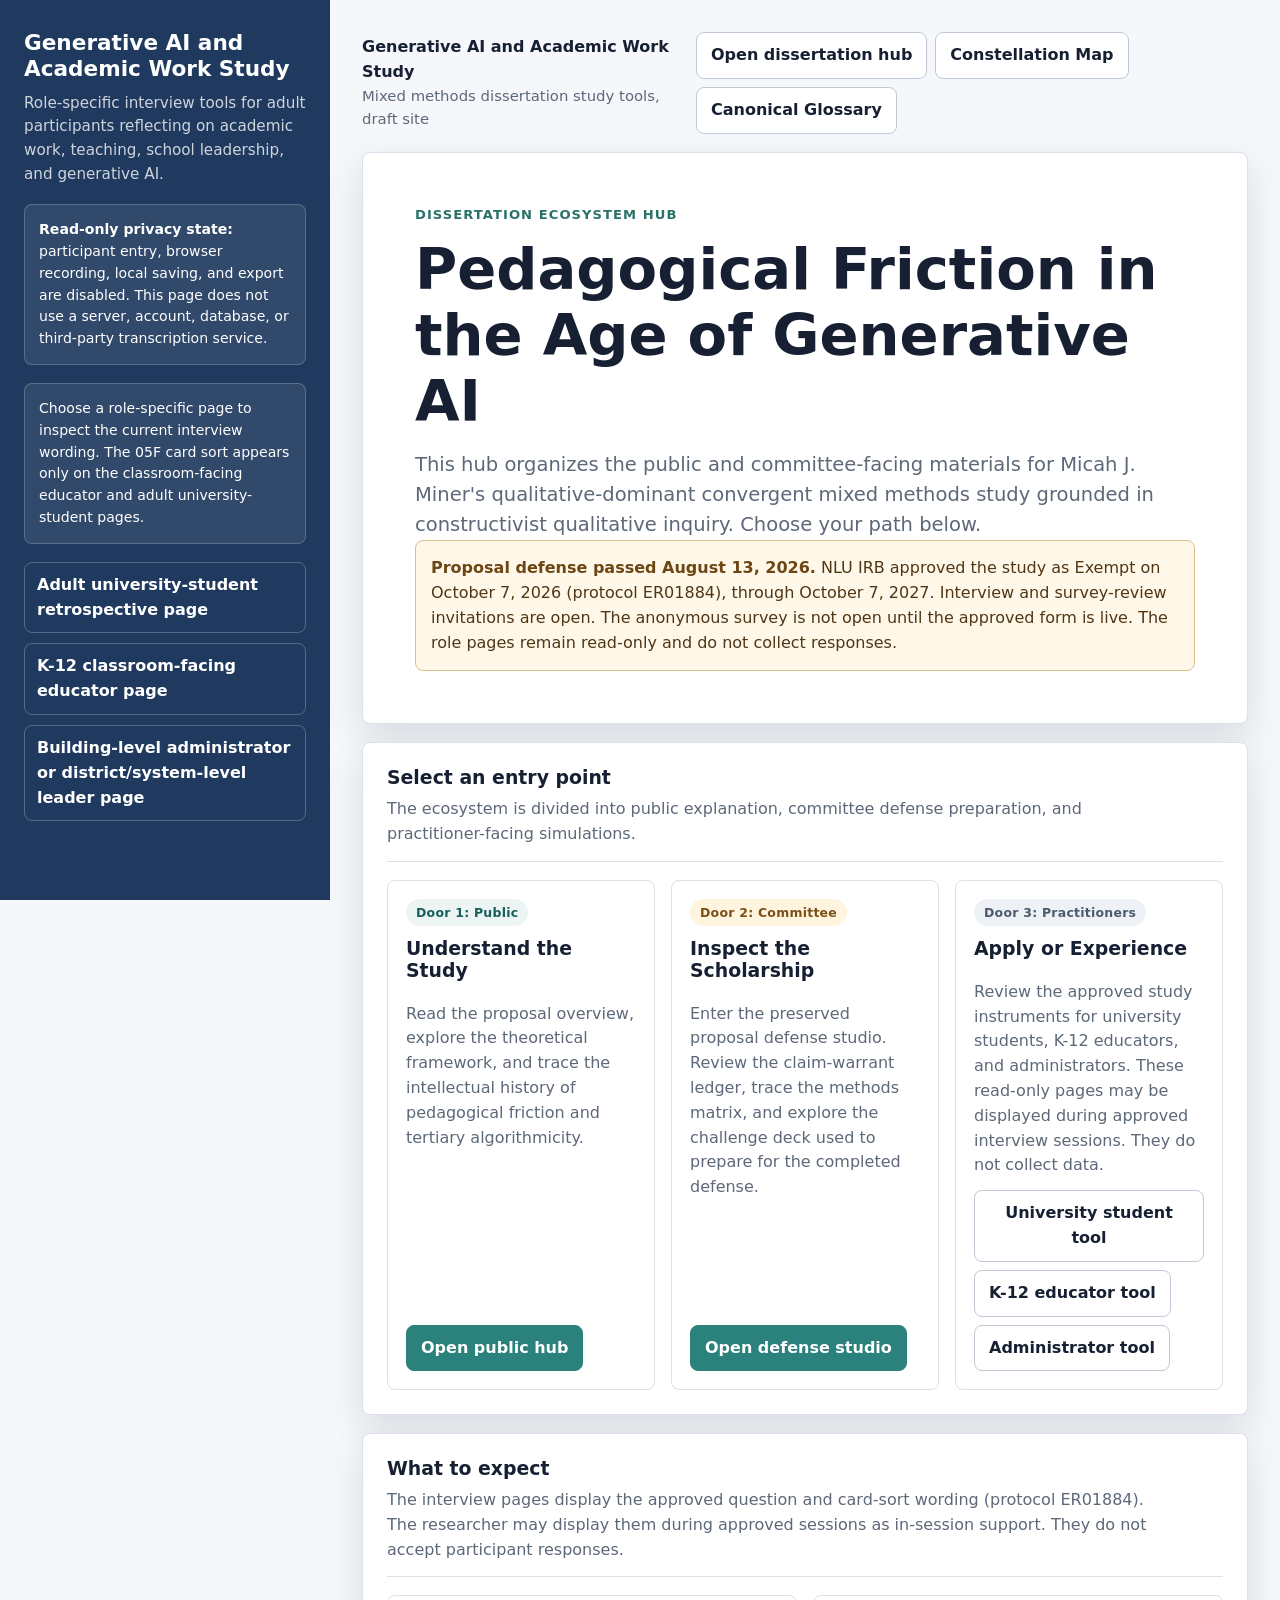
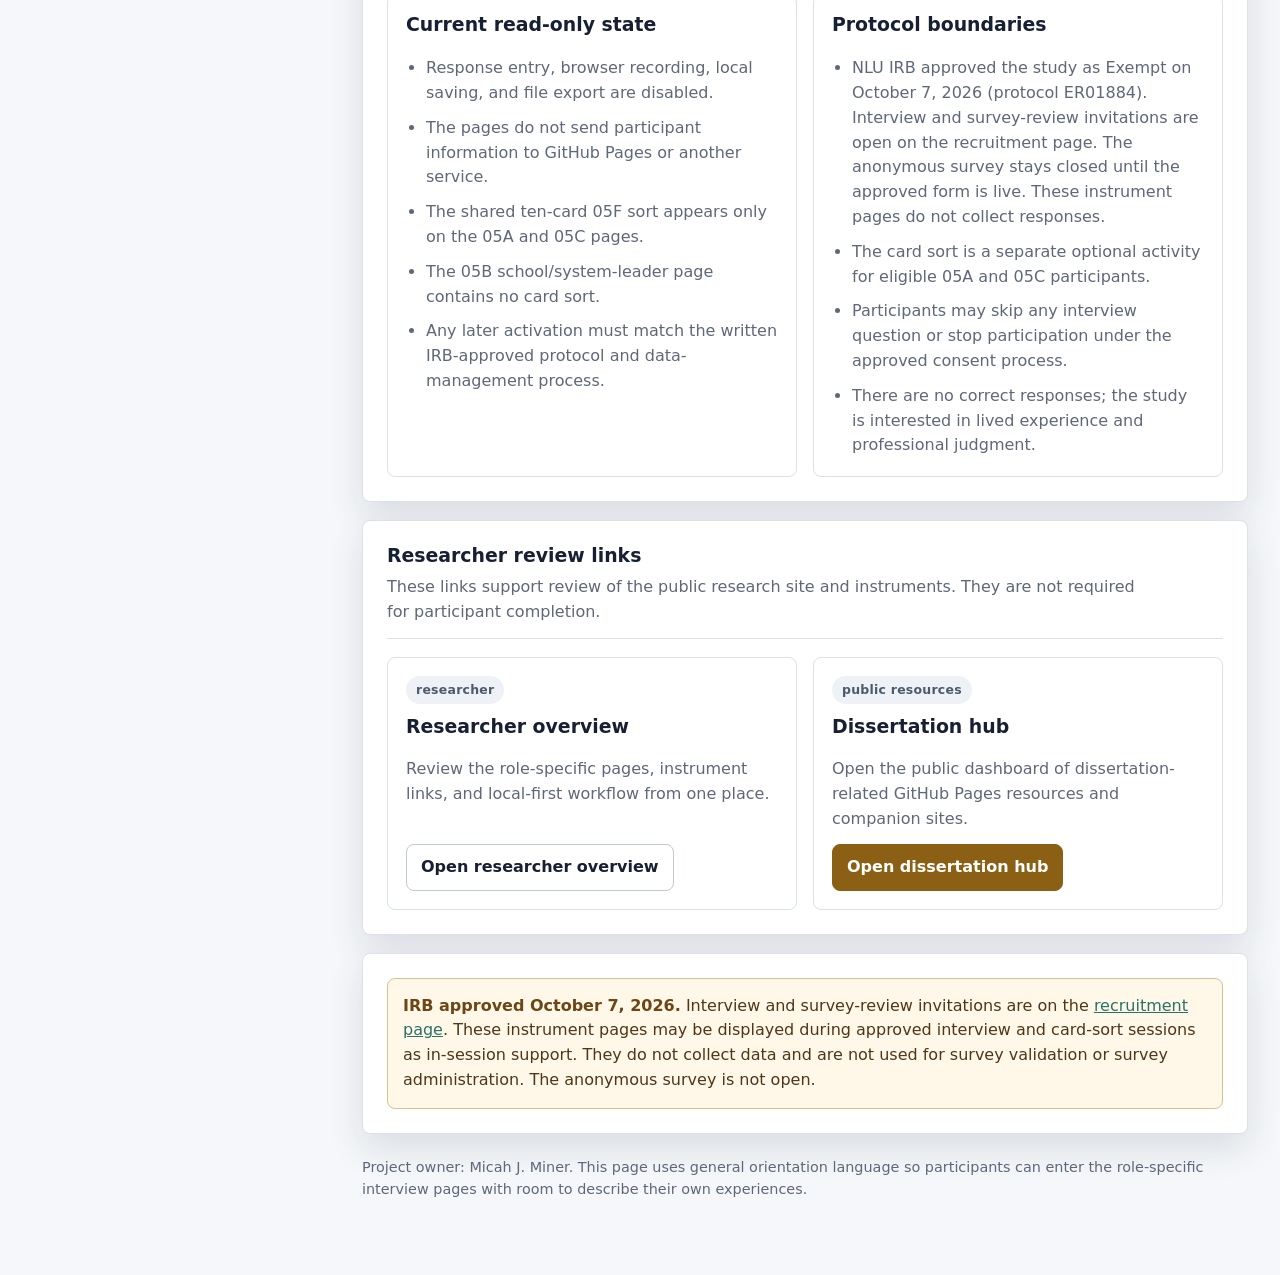
==== commit 9cfa114e: "Describe the role pages as approved, read-only in-session support. The site said the instruments wer" ====
--- a/index.html
+++ b/index.html
@@ -350,7 +350,7 @@
       <p>Role-specific interview tools for adult participants reflecting on academic work, teaching, school leadership, and generative AI.</p>
 
       <div class="sidebar-box">
-        <strong>Review-only privacy state:</strong> participant entry, browser recording, local saving, and export are disabled. This page does not use a server, account, database, or third-party transcription service.
+        <strong>Read-only privacy state:</strong> participant entry, browser recording, local saving, and export are disabled. This page does not use a server, account, database, or third-party transcription service.
       </div>
 
       <div class="sidebar-box">
@@ -418,7 +418,7 @@
           <article class="card">
             <span class="tag gray">Door 3: Practitioners</span>
             <h3>Apply or Experience</h3>
-            <p>Review the draft study instruments and simulations for university students, K-12 educators, and administrators. These pages are not open for dissertation data collection.</p>
+            <p>Review the approved study instruments for university students, K-12 educators, and administrators. These read-only pages may be displayed during approved interview sessions. They do not collect data.</p>
             <div class="btn-row" style="flex-direction: column; align-items: stretch; gap: 8px;">
               <a class="btn" href="university/" style="text-align: center;">University student tool</a>
               <a class="btn" href="teacher.html" style="text-align: center;">K-12 educator tool</a>
@@ -432,17 +432,17 @@
         <div class="panel-title">
           <div>
             <h3 id="what-to-expect">What to expect</h3>
-            <p>The interview pages display the current question and card-sort wording for committee and IRB review. They do not accept participant responses.</p>
+            <p>The interview pages display the approved question and card-sort wording (protocol ER01884). The researcher may display them during approved sessions as in-session support. They do not accept participant responses.</p>
           </div>
         </div>
 
         <div class="grid two">
           <div class="card">
-            <h3>Current review-only state</h3>
+            <h3>Current read-only state</h3>
             <ul class="list">
               <li>Response entry, browser recording, local saving, and file export are disabled.</li>
               <li>The pages do not send participant information to GitHub Pages or another service.</li>
-              <li>The shared ten-card 05F sort appears only on the 05A and 05C review pages.</li>
+              <li>The shared ten-card 05F sort appears only on the 05A and 05C pages.</li>
               <li>The 05B school/system-leader page contains no card sort.</li>
               <li>Any later activation must match the written IRB-approved protocol and data-management process.</li>
             </ul>
@@ -491,7 +491,7 @@
 
       <section class="panel" aria-labelledby="draft-status">
         <div class="notice">
-          <strong id="draft-status">IRB approved October 7, 2026.</strong> Interview and survey-review invitations are on the <a href="recruitment/">recruitment page</a>. These instrument pages must not be used for interviews, card sorting, validation, survey administration, or data collection. The anonymous survey is not open.
+          <strong id="draft-status">IRB approved October 7, 2026.</strong> Interview and survey-review invitations are on the <a href="recruitment/">recruitment page</a>. These instrument pages may be displayed during approved interview and card-sort sessions as in-session support. They do not collect data and are not used for survey validation or survey administration. The anonymous survey is not open.
         </div>
       </section>
 
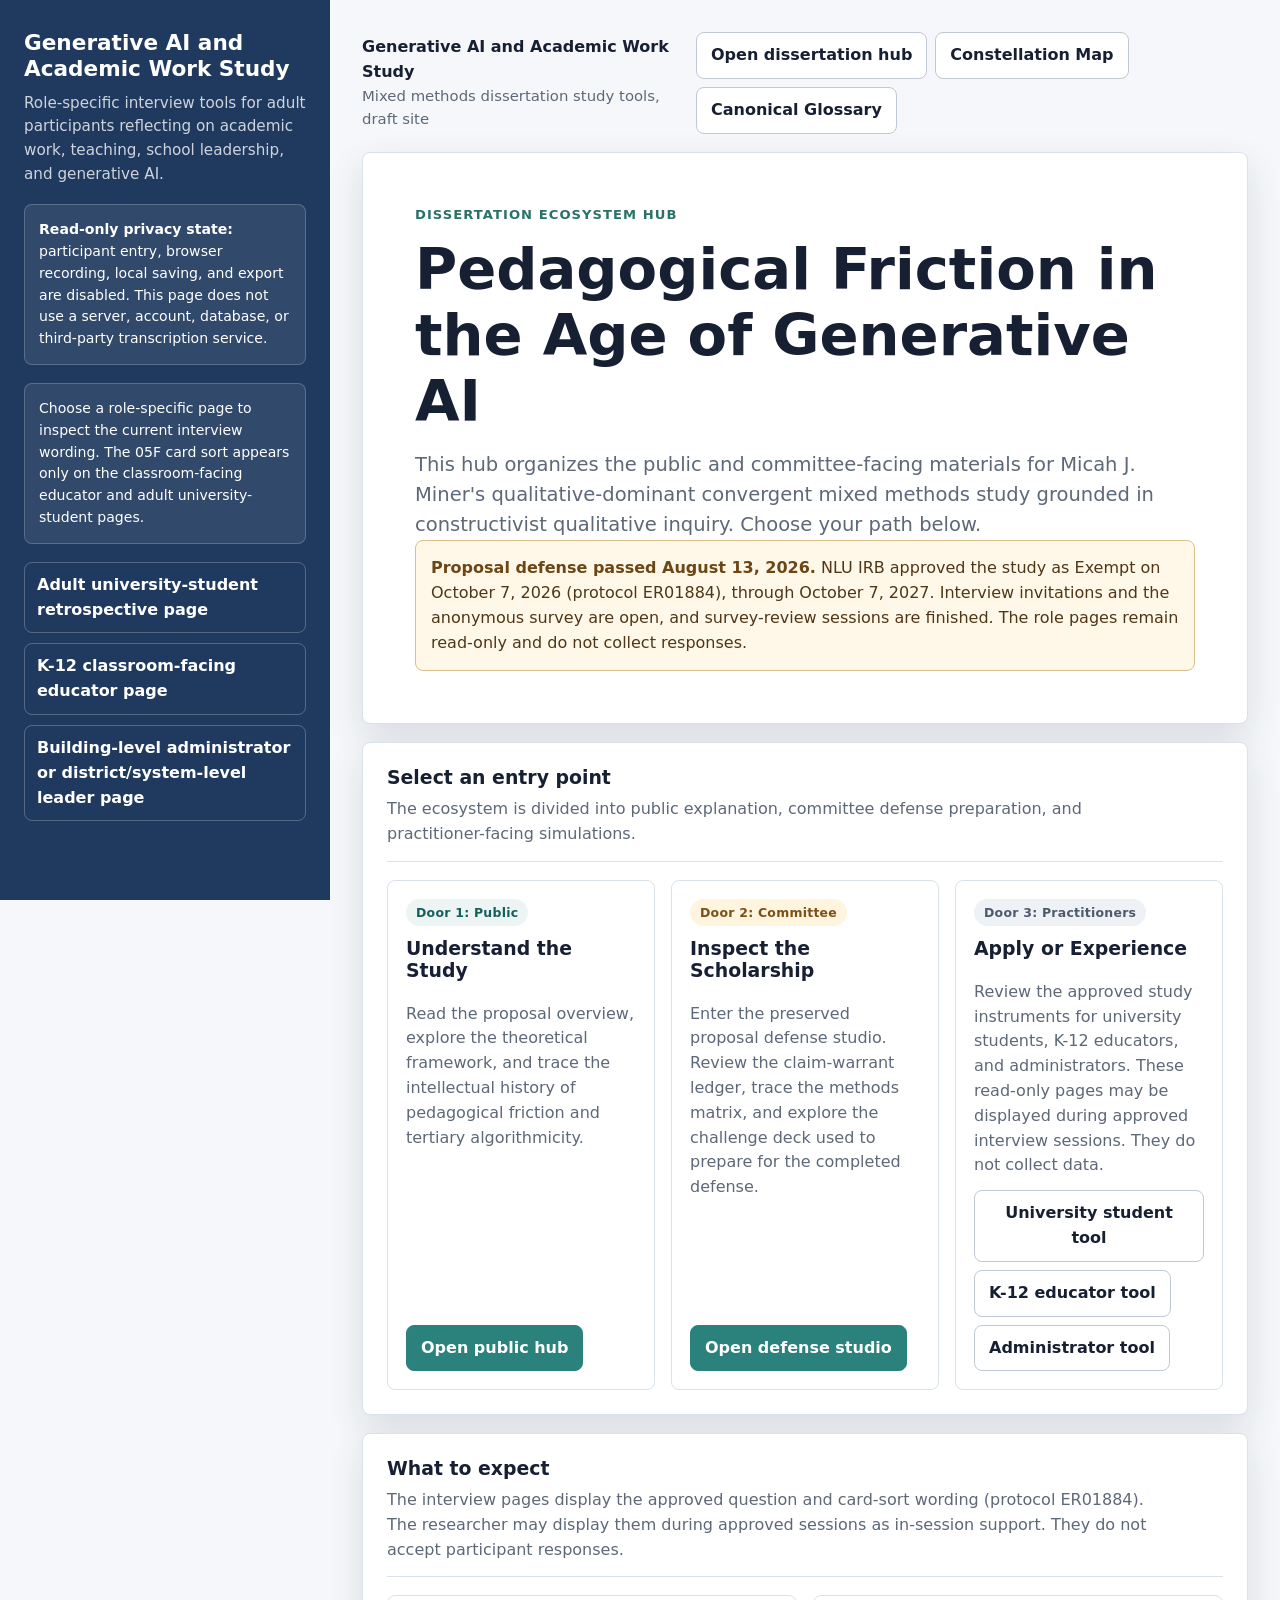
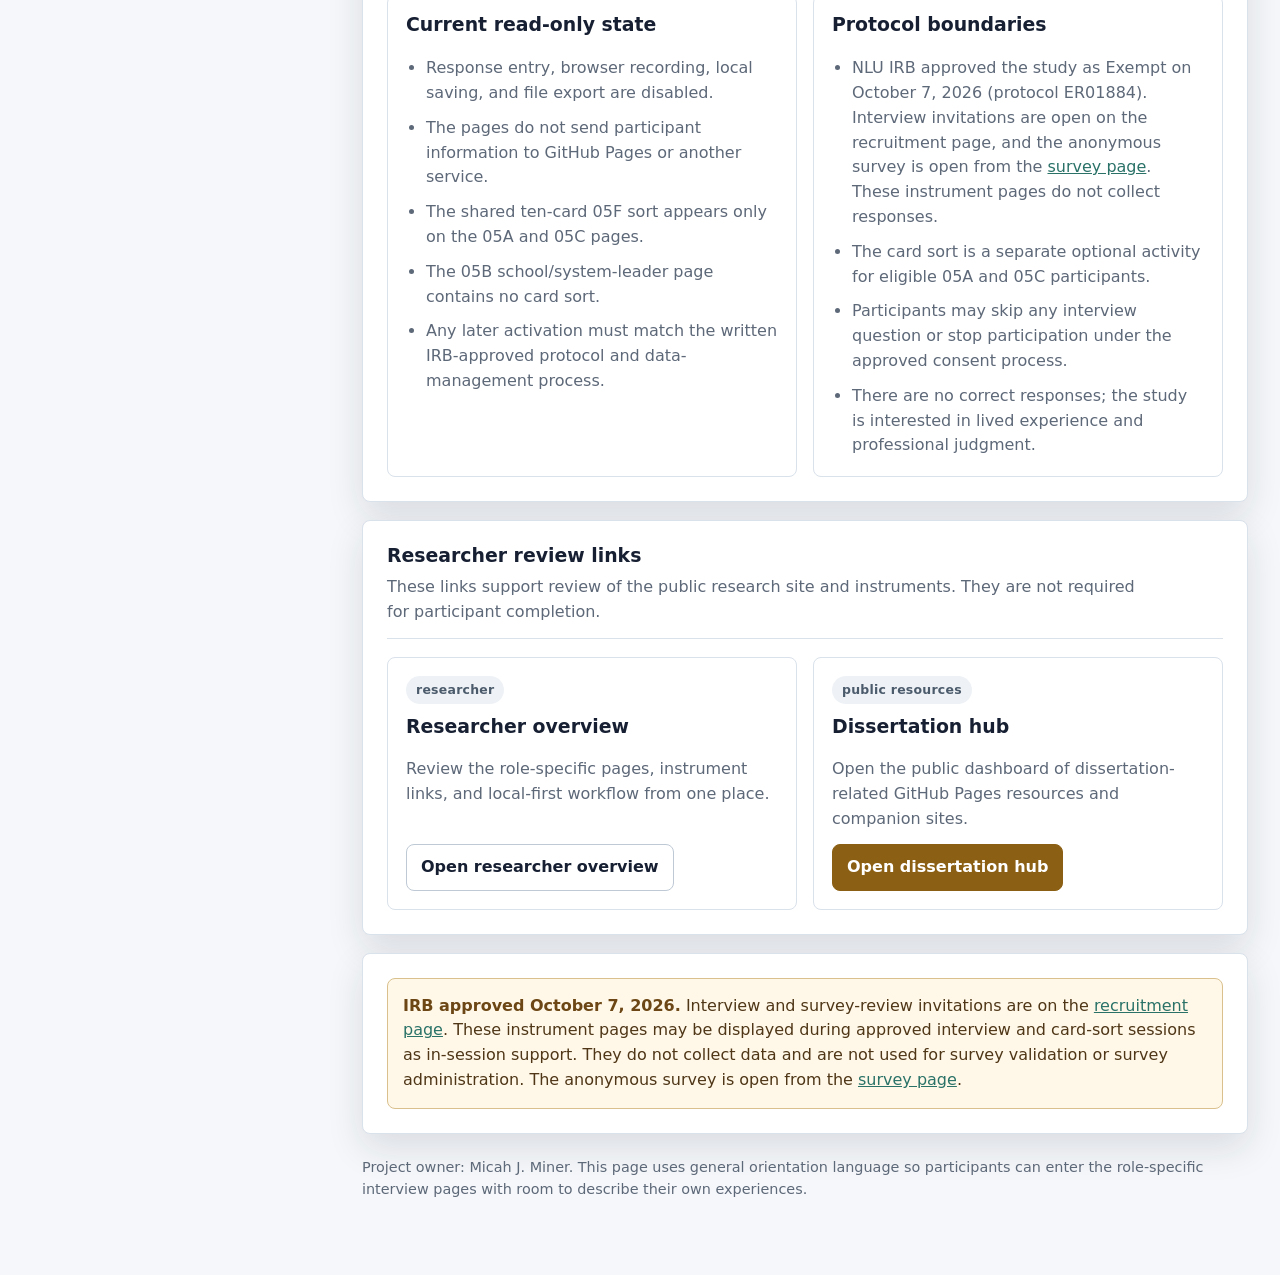
==== commit 01981e85: "Open the anonymous survey on the public pages Notice B goes out on 2026-11-05. The survey landing pa" ====
--- a/index.html
+++ b/index.html
@@ -384,7 +384,7 @@
           This hub organizes the public and committee-facing materials for Micah J. Miner's qualitative-dominant convergent mixed methods study grounded in constructivist qualitative inquiry. Choose your path below.
         </p>
         <div class="notice" role="status" aria-label="Current dissertation milestone">
-          <strong>Proposal defense passed August 13, 2026.</strong> NLU IRB approved the study as Exempt on October 7, 2026 (protocol ER01884), through October 7, 2027. Interview and survey-review invitations are open. The anonymous survey is not open until the approved form is live. The role pages remain read-only and do not collect responses.
+          <strong>Proposal defense passed August 13, 2026.</strong> NLU IRB approved the study as Exempt on October 7, 2026 (protocol ER01884), through October 7, 2027. Interview invitations and the anonymous survey are open, and survey-review sessions are finished. The role pages remain read-only and do not collect responses.
         </div>
       </section>
 
@@ -451,7 +451,7 @@
           <div class="card">
             <h3>Protocol boundaries</h3>
             <ul class="list">
-              <li>NLU IRB approved the study as Exempt on October 7, 2026 (protocol ER01884). Interview and survey-review invitations are open on the recruitment page. The anonymous survey stays closed until the approved form is live. These instrument pages do not collect responses.</li>
+              <li>NLU IRB approved the study as Exempt on October 7, 2026 (protocol ER01884). Interview invitations are open on the recruitment page, and the anonymous survey is open from the <a href="survey-landing/">survey page</a>. These instrument pages do not collect responses.</li>
               <li>The card sort is a separate optional activity for eligible 05A and 05C participants.</li>
               <li>Participants may skip any interview question or stop participation under the approved consent process.</li>
               <li>There are no correct responses; the study is interested in lived experience and professional judgment.</li>
@@ -491,7 +491,7 @@
 
       <section class="panel" aria-labelledby="draft-status">
         <div class="notice">
-          <strong id="draft-status">IRB approved October 7, 2026.</strong> Interview and survey-review invitations are on the <a href="recruitment/">recruitment page</a>. These instrument pages may be displayed during approved interview and card-sort sessions as in-session support. They do not collect data and are not used for survey validation or survey administration. The anonymous survey is not open.
+          <strong id="draft-status">IRB approved October 7, 2026.</strong> Interview and survey-review invitations are on the <a href="recruitment/">recruitment page</a>. These instrument pages may be displayed during approved interview and card-sort sessions as in-session support. They do not collect data and are not used for survey validation or survey administration. The anonymous survey is open from the <a href="survey-landing/">survey page</a>.
         </div>
       </section>
 
